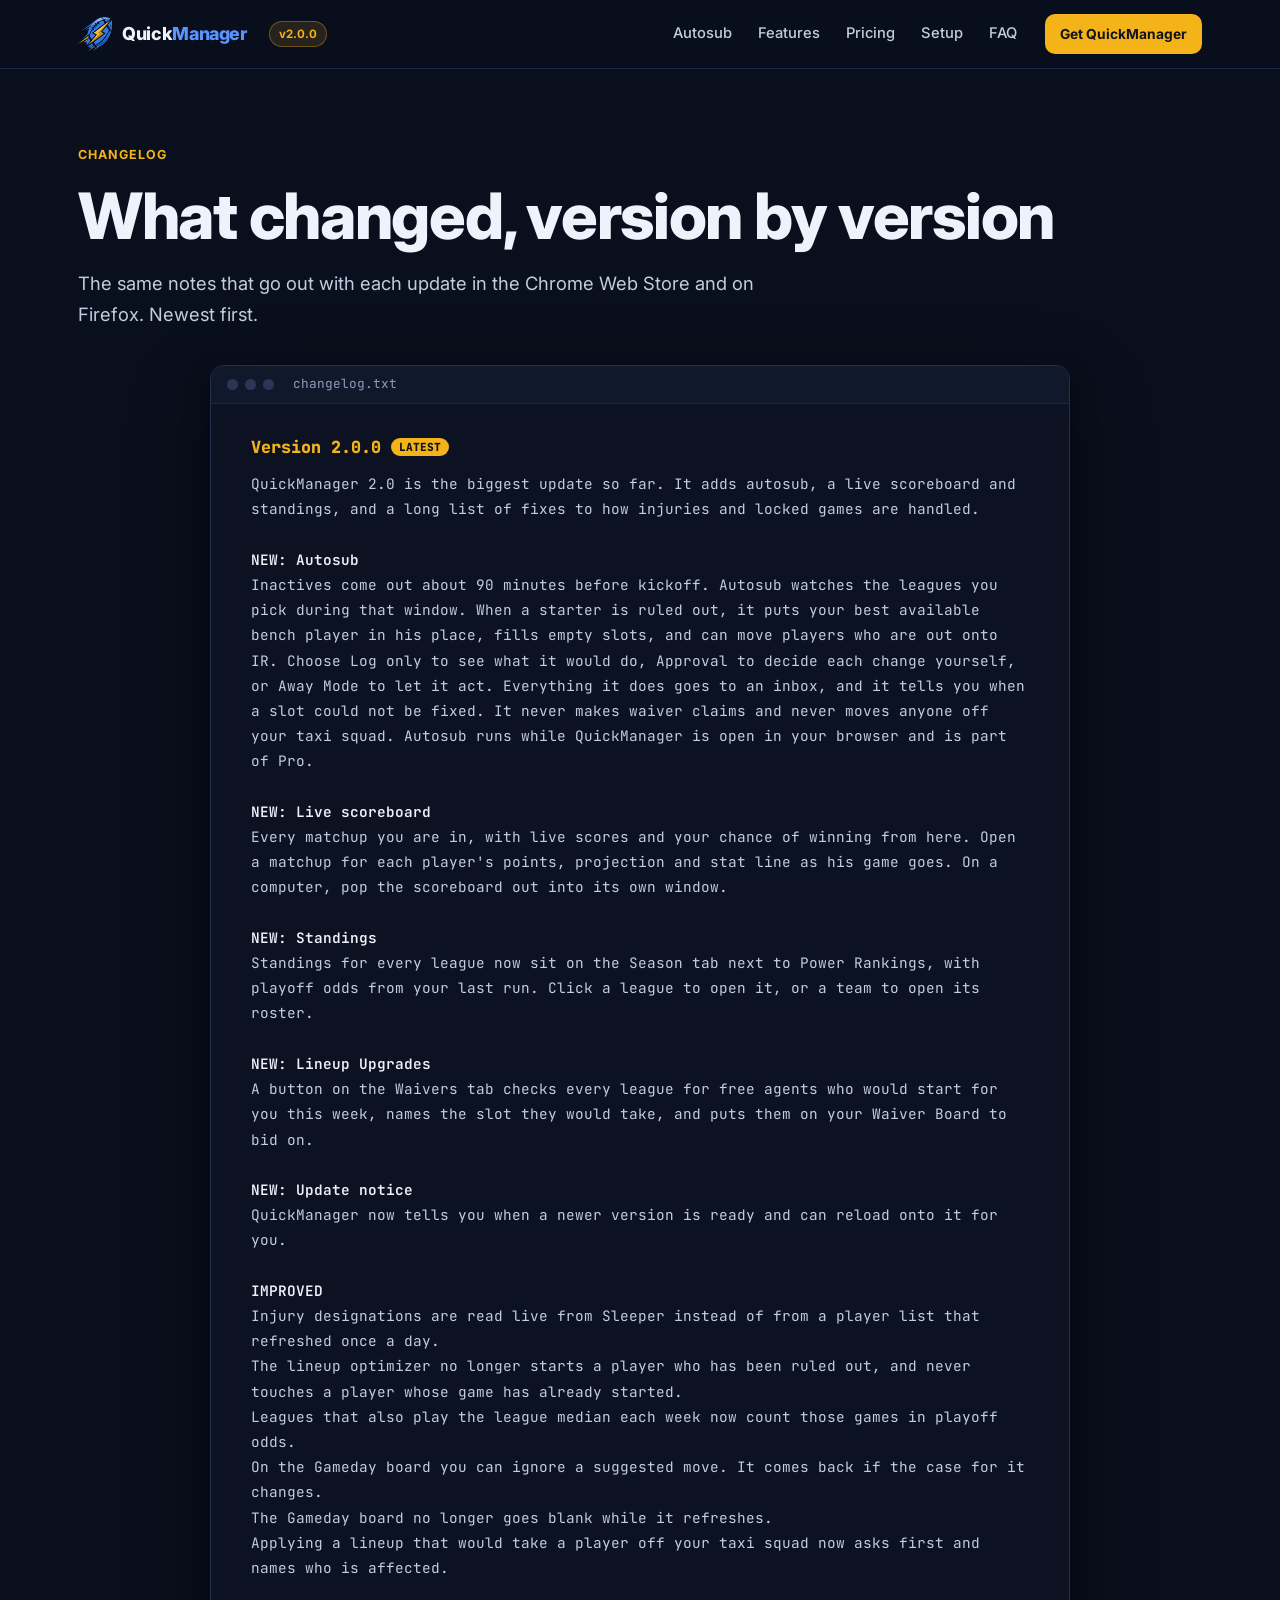
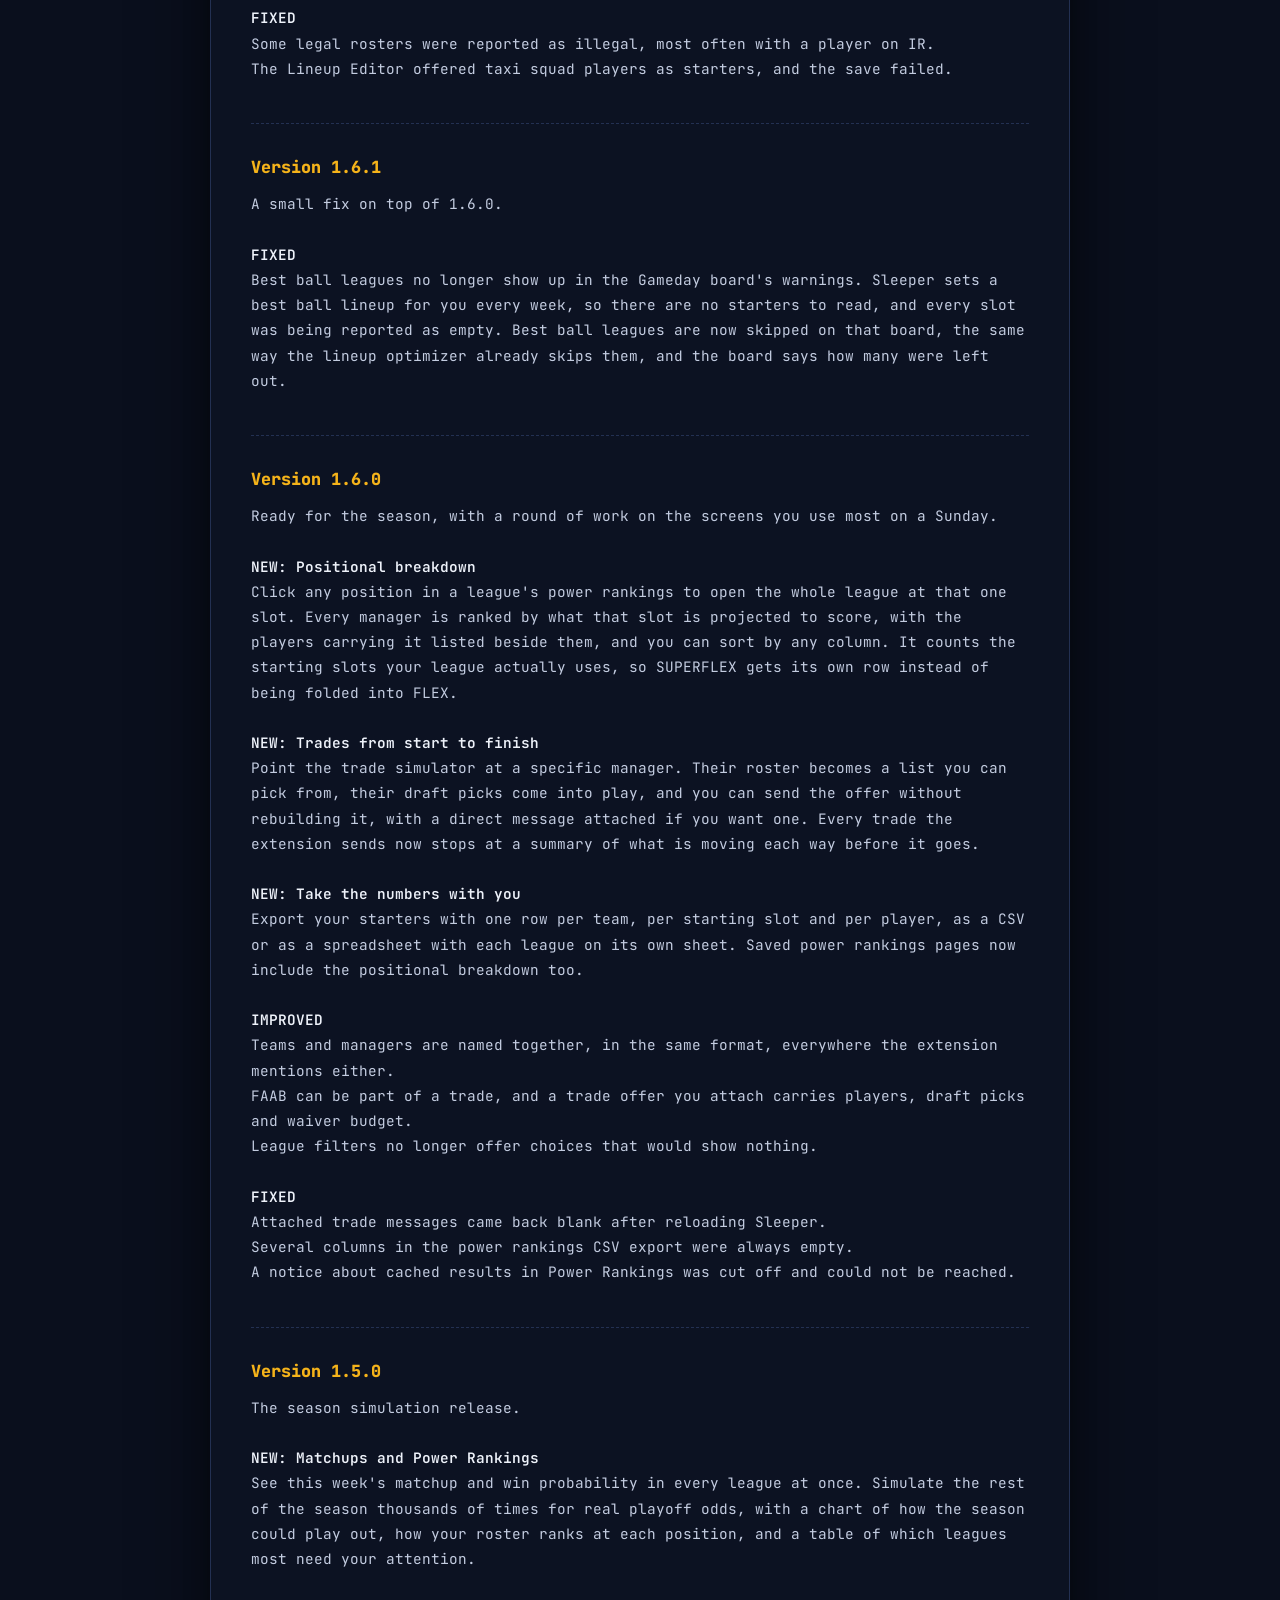
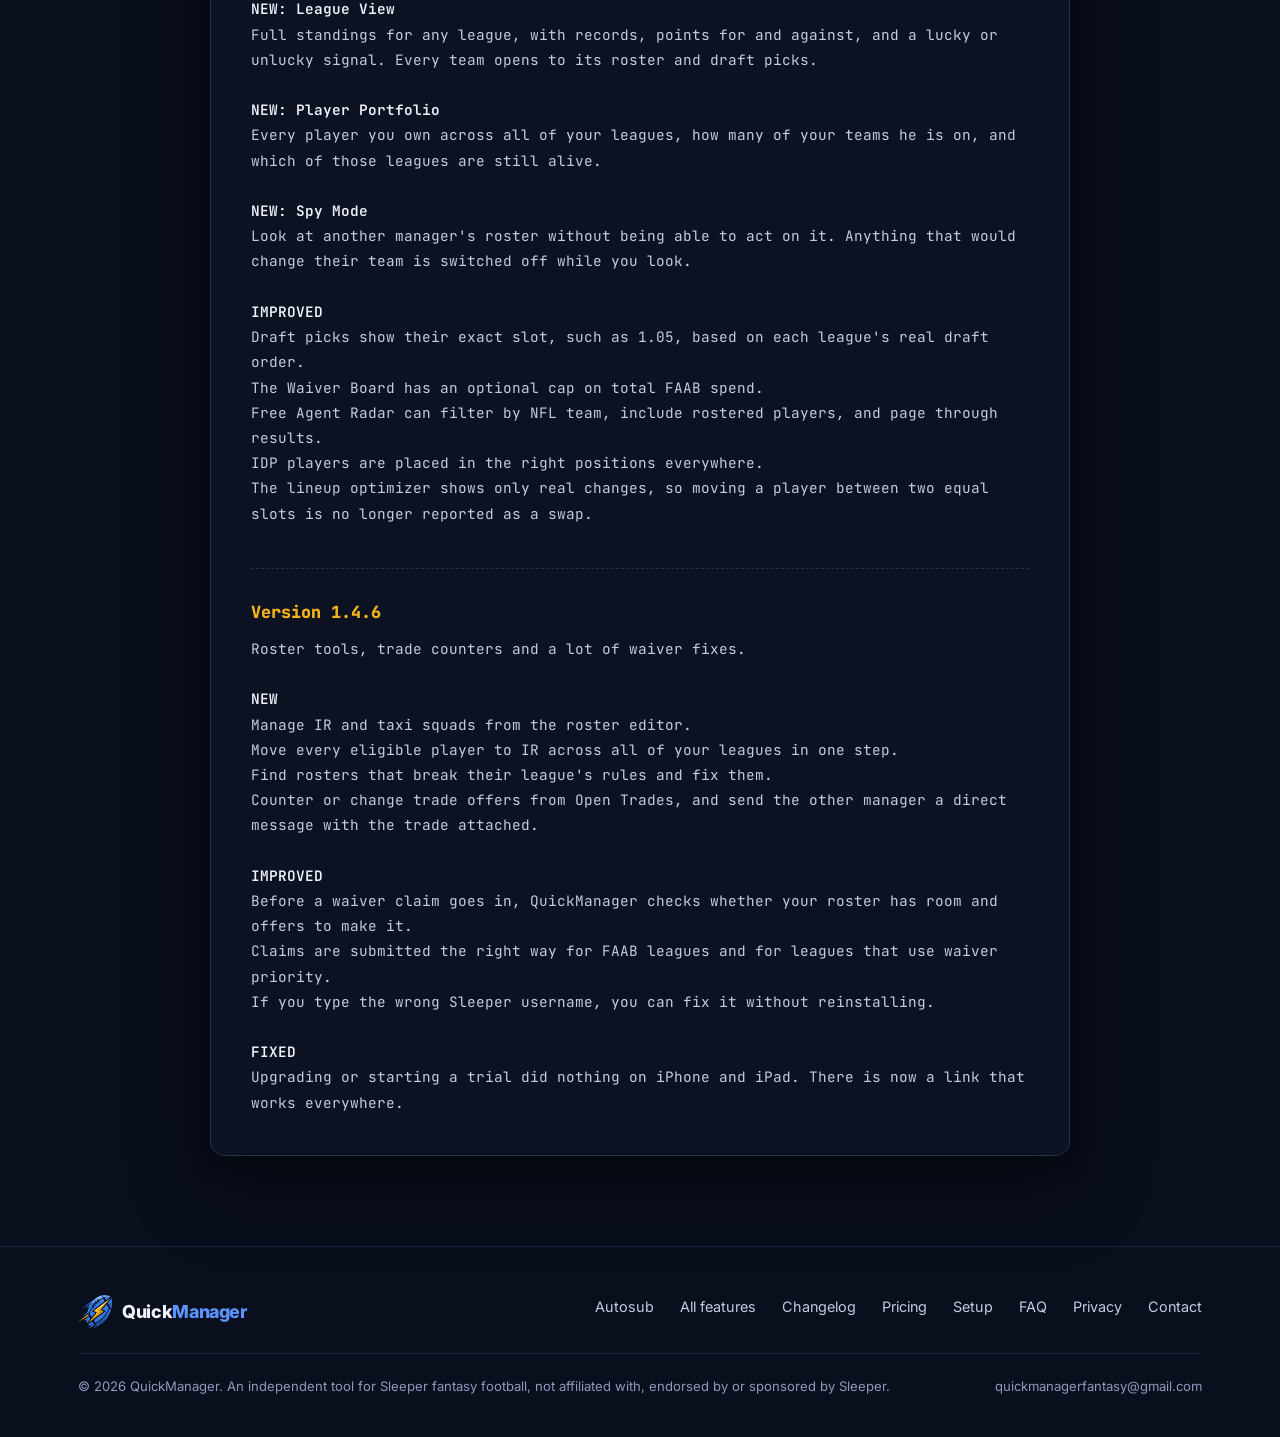
==== changelog.html @ 70c0f190 "Website for QuickManager 2.0.0 Redesign built around autosub, a changelog page and version pill, a p" ====
<!DOCTYPE html>
<html lang="en">
<head>
<meta charset="UTF-8">
<meta name="viewport" content="width=device-width, initial-scale=1.0">
<title>QuickManager changelog</title>
<meta name="description" content="What changed in each version of QuickManager for Sleeper.">
<link rel="icon" type="image/png" href="icons/icon32.png">
<link rel="preconnect" href="https://fonts.googleapis.com">
<link rel="preconnect" href="https://fonts.gstatic.com" crossorigin>
<link href="https://fonts.googleapis.com/css2?family=Inter:wght@400;500;600;700;800&family=JetBrains+Mono:wght@500&display=swap" rel="stylesheet">
<link rel="stylesheet" href="assets/site.css">
</head>
<body>
<!-- Generated by tools/site/build-changelog.cjs from store/release-notes-*.txt. Edit those, not this. -->

<nav class="nav">
  <div class="wrap">
    <a href="index.html" class="brand"><img src="icons/logo_mark.png" alt=""><span>Quick<b>Manager</b></span></a>
    <a href="changelog.html" class="ver-pill" data-qm-version title="See what changed in each version">v2.0.0</a>
    <div class="nav-links">
      <a href="index.html#autosub">Autosub</a>
      <a href="features.html">Features</a>
      <a href="index.html#pricing">Pricing</a>
      <a href="index.html#setup">Setup</a>
      <a href="index.html#faq">FAQ</a>
    </div>
    <a href="index.html#get" class="btn btn-gold btn-sm">Get QuickManager</a>
  </div>
</nav>

<header class="page-head">
  <div class="wrap">
    <span class="eyebrow">Changelog</span>
    <h1 style="margin-top: 12px;">What changed, version by version</h1>
    <p class="lede">The same notes that go out with each update in the Chrome Web Store and on Firefox. Newest first.</p>
  </div>
</header>

<main class="wrap">
  <div class="notepad">
    <div class="bar"><i></i><i></i><i></i><em>changelog.txt</em></div>
    <div class="body">
      <article class="release" id="v2.0.0">
        <h2>Version 2.0.0<span class="latest">LATEST</span></h2>
        <pre>QuickManager 2.0 is the biggest update so far. It adds autosub, a live scoreboard and standings, and a long list of fixes to how injuries and locked games are handled.

<b>NEW: Autosub</b>
Inactives come out about 90 minutes before kickoff. Autosub watches the leagues you pick during that window. When a starter is ruled out, it puts your best available bench player in his place, fills empty slots, and can move players who are out onto IR. Choose Log only to see what it would do, Approval to decide each change yourself, or Away Mode to let it act. Everything it does goes to an inbox, and it tells you when a slot could not be fixed. It never makes waiver claims and never moves anyone off your taxi squad. Autosub runs while QuickManager is open in your browser and is part of Pro.

<b>NEW: Live scoreboard</b>
Every matchup you are in, with live scores and your chance of winning from here. Open a matchup for each player's points, projection and stat line as his game goes. On a computer, pop the scoreboard out into its own window.

<b>NEW: Standings</b>
Standings for every league now sit on the Season tab next to Power Rankings, with playoff odds from your last run. Click a league to open it, or a team to open its roster.

<b>NEW: Lineup Upgrades</b>
A button on the Waivers tab checks every league for free agents who would start for you this week, names the slot they would take, and puts them on your Waiver Board to bid on.

<b>NEW: Update notice</b>
QuickManager now tells you when a newer version is ready and can reload onto it for you.

<b>IMPROVED</b>
Injury designations are read live from Sleeper instead of from a player list that refreshed once a day.
The lineup optimizer no longer starts a player who has been ruled out, and never touches a player whose game has already started.
Leagues that also play the league median each week now count those games in playoff odds.
On the Gameday board you can ignore a suggested move. It comes back if the case for it changes.
The Gameday board no longer goes blank while it refreshes.
Applying a lineup that would take a player off your taxi squad now asks first and names who is affected.

<b>FIXED</b>
Some legal rosters were reported as illegal, most often with a player on IR.
The Lineup Editor offered taxi squad players as starters, and the save failed.</pre>
      </article>
      <article class="release" id="v1.6.1">
        <h2>Version 1.6.1</h2>
        <pre>A small fix on top of 1.6.0.

<b>FIXED</b>
Best ball leagues no longer show up in the Gameday board's warnings. Sleeper sets a best ball lineup for you every week, so there are no starters to read, and every slot was being reported as empty. Best ball leagues are now skipped on that board, the same way the lineup optimizer already skips them, and the board says how many were left out.</pre>
      </article>
      <article class="release" id="v1.6.0">
        <h2>Version 1.6.0</h2>
        <pre>Ready for the season, with a round of work on the screens you use most on a Sunday.

<b>NEW: Positional breakdown</b>
Click any position in a league's power rankings to open the whole league at that one slot. Every manager is ranked by what that slot is projected to score, with the players carrying it listed beside them, and you can sort by any column. It counts the starting slots your league actually uses, so SUPERFLEX gets its own row instead of being folded into FLEX.

<b>NEW: Trades from start to finish</b>
Point the trade simulator at a specific manager. Their roster becomes a list you can pick from, their draft picks come into play, and you can send the offer without rebuilding it, with a direct message attached if you want one. Every trade the extension sends now stops at a summary of what is moving each way before it goes.

<b>NEW: Take the numbers with you</b>
Export your starters with one row per team, per starting slot and per player, as a CSV or as a spreadsheet with each league on its own sheet. Saved power rankings pages now include the positional breakdown too.

<b>IMPROVED</b>
Teams and managers are named together, in the same format, everywhere the extension mentions either.
FAAB can be part of a trade, and a trade offer you attach carries players, draft picks and waiver budget.
League filters no longer offer choices that would show nothing.

<b>FIXED</b>
Attached trade messages came back blank after reloading Sleeper.
Several columns in the power rankings CSV export were always empty.
A notice about cached results in Power Rankings was cut off and could not be reached.</pre>
      </article>
      <article class="release" id="v1.5.0">
        <h2>Version 1.5.0</h2>
        <pre>The season simulation release.

<b>NEW: Matchups and Power Rankings</b>
See this week's matchup and win probability in every league at once. Simulate the rest of the season thousands of times for real playoff odds, with a chart of how the season could play out, how your roster ranks at each position, and a table of which leagues most need your attention.

<b>NEW: League View</b>
Full standings for any league, with records, points for and against, and a lucky or unlucky signal. Every team opens to its roster and draft picks.

<b>NEW: Player Portfolio</b>
Every player you own across all of your leagues, how many of your teams he is on, and which of those leagues are still alive.

<b>NEW: Spy Mode</b>
Look at another manager's roster without being able to act on it. Anything that would change their team is switched off while you look.

<b>IMPROVED</b>
Draft picks show their exact slot, such as 1.05, based on each league's real draft order.
The Waiver Board has an optional cap on total FAAB spend.
Free Agent Radar can filter by NFL team, include rostered players, and page through results.
IDP players are placed in the right positions everywhere.
The lineup optimizer shows only real changes, so moving a player between two equal slots is no longer reported as a swap.</pre>
      </article>
      <article class="release" id="v1.4.6">
        <h2>Version 1.4.6</h2>
        <pre>Roster tools, trade counters and a lot of waiver fixes.

<b>NEW</b>
Manage IR and taxi squads from the roster editor.
Move every eligible player to IR across all of your leagues in one step.
Find rosters that break their league's rules and fix them.
Counter or change trade offers from Open Trades, and send the other manager a direct message with the trade attached.

<b>IMPROVED</b>
Before a waiver claim goes in, QuickManager checks whether your roster has room and offers to make it.
Claims are submitted the right way for FAAB leagues and for leagues that use waiver priority.
If you type the wrong Sleeper username, you can fix it without reinstalling.

<b>FIXED</b>
Upgrading or starting a trial did nothing on iPhone and iPad. There is now a link that works everywhere.</pre>
      </article>
    </div>
  </div>
</main>

<footer class="foot">
  <div class="wrap">
    <a href="index.html" class="brand"><img src="icons/logo_mark.png" alt=""><span>Quick<b>Manager</b></span></a>
    <div class="links">
      <a href="index.html#autosub">Autosub</a>
      <a href="features.html">All features</a>
      <a href="changelog.html">Changelog</a>
      <a href="index.html#pricing">Pricing</a>
      <a href="index.html#setup">Setup</a>
      <a href="index.html#faq">FAQ</a>
      <a href="index.html#privacy">Privacy</a>
      <a href="mailto:quickmanagerfantasy@gmail.com">Contact</a>
    </div>
    <div class="fine">
      <span>© 2026 QuickManager. An independent tool for Sleeper fantasy football, not affiliated with, endorsed by or sponsored by Sleeper.</span>
      <span>quickmanagerfantasy@gmail.com</span>
    </div>
  </div>
</footer>

</body>
</html>
---- assets/site.css ----
/* QuickManager website. One stylesheet for every page, so the three pages
   cannot drift apart the way three inline <style> blocks did. */

:root {
  --bg: #0a0f1d;
  --bg-2: #0d1426;
  --panel: #121a2f;
  --panel-2: #172039;
  --line: #233052;
  --line-soft: #1b2644;
  --text: #eef2fa;
  --soft: #c3cce0;
  --muted: #8d9abb;
  --gold: #f5b31a;
  --gold-soft: rgba(245, 179, 26, 0.12);
  --blue: #5b93ff;
  --blue-soft: rgba(91, 147, 255, 0.12);
  --green: #34d399;
  --red: #f87171;
  --radius: 14px;
  --max: 1180px;
  --shadow: 0 30px 80px rgba(0, 0, 0, 0.45), 0 8px 24px rgba(0, 0, 0, 0.35);
}

* { box-sizing: border-box; }
html { scroll-behavior: smooth; scroll-padding-top: 84px; }
body {
  margin: 0;
  background: var(--bg);
  color: var(--text);
  font-family: 'Inter', -apple-system, 'Segoe UI', Roboto, sans-serif;
  font-size: 16px;
  line-height: 1.6;
  -webkit-font-smoothing: antialiased;
}
img { max-width: 100%; display: block; }
a { color: var(--blue); text-decoration: none; }
a:hover { text-decoration: underline; }
::selection { background: rgba(245, 179, 26, 0.3); }
:focus-visible { outline: 2px solid var(--blue); outline-offset: 3px; border-radius: 4px; }

.wrap { max-width: var(--max); margin: 0 auto; padding: 0 28px; }

h1, h2, h3, h4 { margin: 0; letter-spacing: -0.02em; line-height: 1.15; }
h1 { font-size: clamp(2.4rem, 5.2vw, 4rem); font-weight: 800; }
h2 { font-size: clamp(1.9rem, 3.6vw, 2.75rem); font-weight: 800; }
h3 { font-size: 1.15rem; font-weight: 700; letter-spacing: -0.01em; }
p { margin: 0; }

.eyebrow {
  display: inline-flex; align-items: center; gap: 8px;
  font-size: 0.78rem; font-weight: 700; letter-spacing: 0.08em; text-transform: uppercase;
  color: var(--gold);
}
.lede { font-size: 1.15rem; color: var(--soft); line-height: 1.65; }
.muted { color: var(--muted); }
.accent { color: var(--gold); }

/* ---------- nav ---------- */
.nav {
  position: sticky; top: 0; z-index: 50;
  background: rgba(10, 15, 29, 0.82);
  backdrop-filter: saturate(140%) blur(12px);
  -webkit-backdrop-filter: saturate(140%) blur(12px);
  border-bottom: 1px solid var(--line-soft);
}
.nav .wrap { display: flex; align-items: center; gap: 22px; height: 68px; }
.brand { display: flex; align-items: center; gap: 10px; color: var(--text); font-weight: 800; font-size: 1.12rem; letter-spacing: -0.02em; }
.brand:hover { text-decoration: none; }
.brand img { width: 34px; height: 34px; }
.brand b { color: var(--blue); font-weight: 800; }
.ver-pill {
  font-size: 0.72rem; font-weight: 700; color: var(--gold);
  background: var(--gold-soft); border: 1px solid rgba(245, 179, 26, 0.35);
  padding: 3px 9px; border-radius: 999px; white-space: nowrap;
}
.ver-pill:hover { text-decoration: none; background: rgba(245, 179, 26, 0.2); }
.nav-links { display: flex; gap: 26px; margin-left: auto; }
.nav-links a { color: var(--soft); font-size: 0.92rem; font-weight: 500; }
.nav-links a:hover { color: var(--text); text-decoration: none; }
.nav .btn { margin-left: 6px; }
@media (max-width: 880px) { .nav-links { display: none; } .nav .btn { margin-left: auto; } }

/* ---------- buttons ---------- */
.btn {
  display: inline-flex; align-items: center; justify-content: center; gap: 8px;
  font-weight: 700; font-size: 0.95rem; padding: 12px 20px; border-radius: 10px;
  border: 1px solid transparent; cursor: pointer; white-space: nowrap;
}
.btn:hover { text-decoration: none; }
.btn-gold { background: var(--gold); color: #10131c; }
.btn-gold:hover { background: #ffc233; }
.btn-line { background: transparent; color: var(--text); border-color: var(--line); }
.btn-line:hover { border-color: var(--muted); }
.btn-sm { padding: 8px 14px; font-size: 0.86rem; }

/* ---------- hero ---------- */
.hero { position: relative; padding: 76px 0 40px; overflow: hidden; }
.hero::before {
  content: ""; position: absolute; inset: -30% -10% auto -10%; height: 900px; pointer-events: none;
  background:
    radial-gradient(600px 380px at 20% 20%, rgba(91, 147, 255, 0.16), transparent 70%),
    radial-gradient(520px 340px at 85% 10%, rgba(245, 179, 26, 0.10), transparent 70%);
}
.hero .wrap { position: relative; }
.hero-copy { max-width: 760px; margin: 0 auto; text-align: center; }
.hero-copy .lede { margin: 22px auto 0; max-width: 640px; }
.new-pill {
  display: inline-flex; align-items: center; gap: 10px; margin-bottom: 22px;
  padding: 6px 14px 6px 6px; border-radius: 999px; border: 1px solid var(--line);
  background: var(--panel); color: var(--soft); font-size: 0.88rem; font-weight: 500;
}
.new-pill:hover { text-decoration: none; border-color: var(--muted); }
.new-pill span { background: var(--gold); color: #10131c; font-weight: 800; font-size: 0.72rem; letter-spacing: 0.04em; padding: 3px 9px; border-radius: 999px; }
.store-row { display: flex; justify-content: center; align-items: center; gap: 14px; margin-top: 30px; flex-wrap: wrap; }
.store-row img { height: 52px; width: auto; }
.trust { display: flex; justify-content: center; flex-wrap: wrap; gap: 8px 26px; margin-top: 22px; color: var(--muted); font-size: 0.88rem; }
.trust span::before { content: "✓"; color: var(--green); font-weight: 800; margin-right: 7px; }
.hero-shot { margin: 56px auto 0; max-width: 1120px; }

/* ---------- screenshot frames ---------- */
.frame {
  border-radius: var(--radius); overflow: hidden; background: #0b101d;
  border: 1px solid var(--line); box-shadow: var(--shadow);
}
.frame .bar { display: flex; align-items: center; gap: 7px; height: 34px; padding: 0 14px; background: #0f1628; border-bottom: 1px solid var(--line-soft); }
.frame .bar i { width: 11px; height: 11px; border-radius: 50%; background: #2b3656; display: block; }
.frame .bar em { margin-left: 12px; font-style: normal; font-size: 0.75rem; color: var(--muted); }
.frame img { width: 100%; height: auto; }
.glow { position: relative; }
.glow::after {
  content: ""; position: absolute; inset: 8% 6% -6% 6%; z-index: -1; filter: blur(60px);
  background: linear-gradient(90deg, rgba(91, 147, 255, 0.35), rgba(245, 179, 26, 0.22));
  opacity: 0.55;
}

/* ---------- sections ---------- */
.section { padding: 110px 0; }
.section.tint { background: linear-gradient(180deg, var(--bg-2), var(--bg)); border-top: 1px solid var(--line-soft); border-bottom: 1px solid var(--line-soft); }
.head { max-width: 820px; margin-bottom: 52px; }
.head .lede { max-width: 700px; }
.head.center .lede { margin-left: auto; margin-right: auto; }
.head.center { margin-left: auto; margin-right: auto; text-align: center; }
.head h2 { margin-top: 12px; }
.head .lede { margin-top: 18px; }

.split { display: grid; grid-template-columns: 1fr 1.15fr; gap: 64px; align-items: center; }
.split.flip { grid-template-columns: 1.15fr 1fr; }
.split.flip > :first-child { order: 2; }
.split h2 { margin-top: 12px; }
.split .lede { margin-top: 18px; }
@media (max-width: 960px) {
  .split, .split.flip { grid-template-columns: 1fr; gap: 40px; }
  .split.flip > :first-child { order: 0; }
}

.ticks { list-style: none; padding: 0; margin: 26px 0 0; display: grid; gap: 12px; }
.ticks li { position: relative; padding-left: 30px; color: var(--soft); }
.ticks li::before {
  content: ""; position: absolute; left: 0; top: 5px; width: 18px; height: 18px; border-radius: 50%;
  background: rgba(52, 211, 153, 0.14) url("data:image/svg+xml,%3Csvg xmlns='http://www.w3.org/2000/svg' viewBox='0 0 20 20'%3E%3Cpath d='M5 10.5l3 3 7-7' fill='none' stroke='%2334d399' stroke-width='2.4' stroke-linecap='round' stroke-linejoin='round'/%3E%3C/svg%3E") center / 12px no-repeat;
}

/* ---------- autosub modes ---------- */
.modes { display: grid; grid-template-columns: repeat(3, 1fr); gap: 18px; margin-top: 64px; }
.mode { background: var(--panel); border: 1px solid var(--line); border-radius: var(--radius); padding: 26px; }
.mode .tag { display: inline-block; font-size: 0.72rem; font-weight: 800; letter-spacing: 0.06em; text-transform: uppercase; padding: 4px 10px; border-radius: 999px; margin-bottom: 14px; }
.mode p { color: var(--muted); margin-top: 8px; font-size: 0.95rem; }
.tag-grey { background: rgba(141, 154, 187, 0.14); color: var(--soft); }
.tag-blue { background: var(--blue-soft); color: var(--blue); }
.tag-red { background: rgba(248, 113, 113, 0.14); color: var(--red); }
@media (max-width: 860px) { .modes { grid-template-columns: 1fr; } }

.callout {
  margin-top: 22px; padding: 18px 20px; border-radius: var(--radius);
  background: var(--panel); border: 1px solid var(--line); border-left: 3px solid var(--gold);
  color: var(--soft); font-size: 0.95rem;
}
.callout strong { color: var(--text); }

/* ---------- stacked shots ---------- */
.stack { position: relative; padding-bottom: 12%; }
.stack .back { width: 88%; }
.stack .front { position: absolute; width: 56%; right: 0; bottom: 0; }

/* ---------- feature grid ---------- */
.grid { display: grid; grid-template-columns: repeat(3, 1fr); gap: 18px; }
@media (max-width: 960px) { .grid { grid-template-columns: repeat(2, 1fr); } }
@media (max-width: 620px) { .grid { grid-template-columns: 1fr; } }
.card { background: var(--panel); border: 1px solid var(--line); border-radius: var(--radius); padding: 26px; transition: border-color 0.2s, transform 0.2s; }
a.card { color: inherit; display: block; }
a.card:hover { text-decoration: none; border-color: #34446f; transform: translateY(-2px); }
.card .ico { width: 42px; height: 42px; border-radius: 11px; display: grid; place-items: center; margin-bottom: 16px; background: var(--blue-soft); color: var(--blue); }
.card .ico svg { width: 22px; height: 22px; }
.card p { color: var(--muted); margin-top: 8px; font-size: 0.95rem; }
.more { text-align: center; margin-top: 40px; }

/* ---------- pricing ---------- */
.plans { display: grid; grid-template-columns: 1fr 1fr; gap: 20px; max-width: 860px; margin: 0 auto; }
@media (max-width: 720px) { .plans { grid-template-columns: 1fr; } }
.plan { background: var(--panel); border: 1px solid var(--line); border-radius: 18px; padding: 32px; }
.plan.pro { border-color: rgba(245, 179, 26, 0.55); background: linear-gradient(180deg, rgba(245, 179, 26, 0.06), var(--panel) 40%); }
.plan .name { font-weight: 700; color: var(--soft); }
.plan .price { font-size: 2.6rem; font-weight: 800; letter-spacing: -0.03em; margin: 6px 0 4px; }
.plan .price small { font-size: 1rem; color: var(--muted); font-weight: 500; letter-spacing: 0; }
.plan .ticks { margin-top: 20px; }

/* ---------- setup ---------- */
.setup { display: grid; grid-template-columns: repeat(3, 1fr); gap: 18px; }
@media (max-width: 960px) { .setup { grid-template-columns: 1fr; } }
.setup .card h3 { margin-bottom: 4px; }
.setup ol { margin: 16px 0 0; padding-left: 20px; color: var(--soft); display: grid; gap: 10px; font-size: 0.95rem; }
.setup ol li::marker { color: var(--gold); font-weight: 700; }
.setup code { font-size: 0.85em; background: var(--bg); border: 1px solid var(--line); border-radius: 5px; padding: 1px 6px; color: var(--gold); }

/* ---------- faq ---------- */
.faq { max-width: 780px; margin: 0 auto; }
.faq details { border-bottom: 1px solid var(--line); }
.faq summary { list-style: none; cursor: pointer; padding: 22px 36px 22px 0; font-weight: 600; font-size: 1.05rem; position: relative; }
.faq summary::-webkit-details-marker { display: none; }
.faq summary::after { content: "+"; position: absolute; right: 4px; top: 16px; font-size: 1.6rem; font-weight: 300; color: var(--muted); }
.faq details[open] summary::after { content: "−"; }
.faq details p { color: var(--muted); padding: 0 0 22px; }

/* ---------- privacy ---------- */
.privacy { max-width: 780px; margin: 0 auto; color: var(--soft); }
.privacy h3 { margin: 34px 0 10px; font-size: 1.1rem; }
.privacy p, .privacy li { color: var(--muted); }
.privacy p + p { margin-top: 12px; }
.privacy ul { padding-left: 20px; display: grid; gap: 14px; }
.privacy strong { color: var(--text); }
.privacy .updated { font-size: 0.85rem; }

/* ---------- footer ---------- */
.foot { border-top: 1px solid var(--line-soft); padding: 48px 0 40px; color: var(--muted); font-size: 0.9rem; }
.foot .wrap { display: flex; flex-wrap: wrap; gap: 24px 48px; justify-content: space-between; align-items: flex-start; }
.foot .links { display: flex; flex-wrap: wrap; gap: 12px 26px; }
.foot .links a { color: var(--soft); }
.foot .fine { width: 100%; font-size: 0.82rem; color: var(--muted); padding-top: 22px; border-top: 1px solid var(--line-soft); display: flex; justify-content: space-between; flex-wrap: wrap; gap: 8px; }

/* ---------- features page ---------- */
.page-head { padding: 72px 0 36px; }
.page-head .lede { margin-top: 16px; max-width: 680px; }
.jump { display: flex; flex-wrap: wrap; gap: 8px; margin-top: 28px; }
.jump a { font-size: 0.88rem; color: var(--soft); border: 1px solid var(--line); background: var(--panel); padding: 7px 14px; border-radius: 999px; }
.jump a:hover { text-decoration: none; border-color: var(--muted); color: var(--text); }
.group { padding: 56px 0; border-top: 1px solid var(--line-soft); }
.group-top { display: flex; align-items: baseline; justify-content: space-between; gap: 16px; flex-wrap: wrap; }
.group-top .where { font-size: 0.85rem; color: var(--muted); }
.group > .wrap > .lede { margin-top: 10px; max-width: 700px; font-size: 1.05rem; }
.group .frame { margin-top: 30px; }
.feats { display: grid; grid-template-columns: repeat(2, 1fr); gap: 0 44px; margin-top: 30px; }
@media (max-width: 760px) { .feats { grid-template-columns: 1fr; } }
.feat { padding: 18px 0; border-bottom: 1px solid var(--line-soft); }
.feat h3 { font-size: 1rem; }
.feat p { color: var(--muted); margin-top: 6px; font-size: 0.94rem; }
.new-tag { display: inline-block; vertical-align: 2px; margin-left: 8px; font-size: 0.66rem; font-weight: 800; letter-spacing: 0.06em; color: #10131c; background: var(--gold); padding: 2px 7px; border-radius: 999px; }

/* ---------- changelog page ---------- */
.notepad { max-width: 860px; margin: 0 auto 90px; border: 1px solid var(--line); border-radius: var(--radius); overflow: hidden; background: #0c1222; box-shadow: var(--shadow); }
.notepad .bar { display: flex; align-items: center; gap: 7px; height: 38px; padding: 0 16px; background: #10182c; border-bottom: 1px solid var(--line-soft); }
.notepad .bar i { width: 11px; height: 11px; border-radius: 50%; background: #2b3656; display: block; }
.notepad .bar em { margin-left: 12px; font-style: normal; font-size: 0.8rem; color: var(--muted); font-family: 'JetBrains Mono', ui-monospace, Consolas, monospace; }
.notepad .body { padding: 34px 40px 40px; font-family: 'JetBrains Mono', ui-monospace, Consolas, monospace; font-size: 0.9rem; line-height: 1.75; color: var(--soft); }
.notepad .release + .release { margin-top: 42px; padding-top: 34px; border-top: 1px dashed var(--line); }
.notepad .release h2 { font-family: inherit; font-size: 1.05rem; letter-spacing: 0; color: var(--gold); }
.notepad .release h2 .latest { margin-left: 10px; font-size: 0.7rem; color: #10131c; background: var(--gold); border-radius: 999px; padding: 2px 8px; vertical-align: 2px; }
.notepad .release pre { margin: 14px 0 0; white-space: pre-wrap; word-wrap: break-word; font: inherit; }
.notepad .release pre b { color: var(--text); font-weight: 600; }
@media (max-width: 620px) { .notepad .body { padding: 24px 20px; font-size: 0.82rem; } }

/* ---------- small screens ---------- */
@media (max-width: 620px) {
  .wrap { padding: 0 20px; }
  .hero { padding-top: 44px; }
  .section { padding: 72px 0; }
  .head { margin-bottom: 36px; }
  .modes { margin-top: 40px; }
  .split[style] { margin-top: 64px !important; }
  .stack { padding-bottom: 18%; }
}
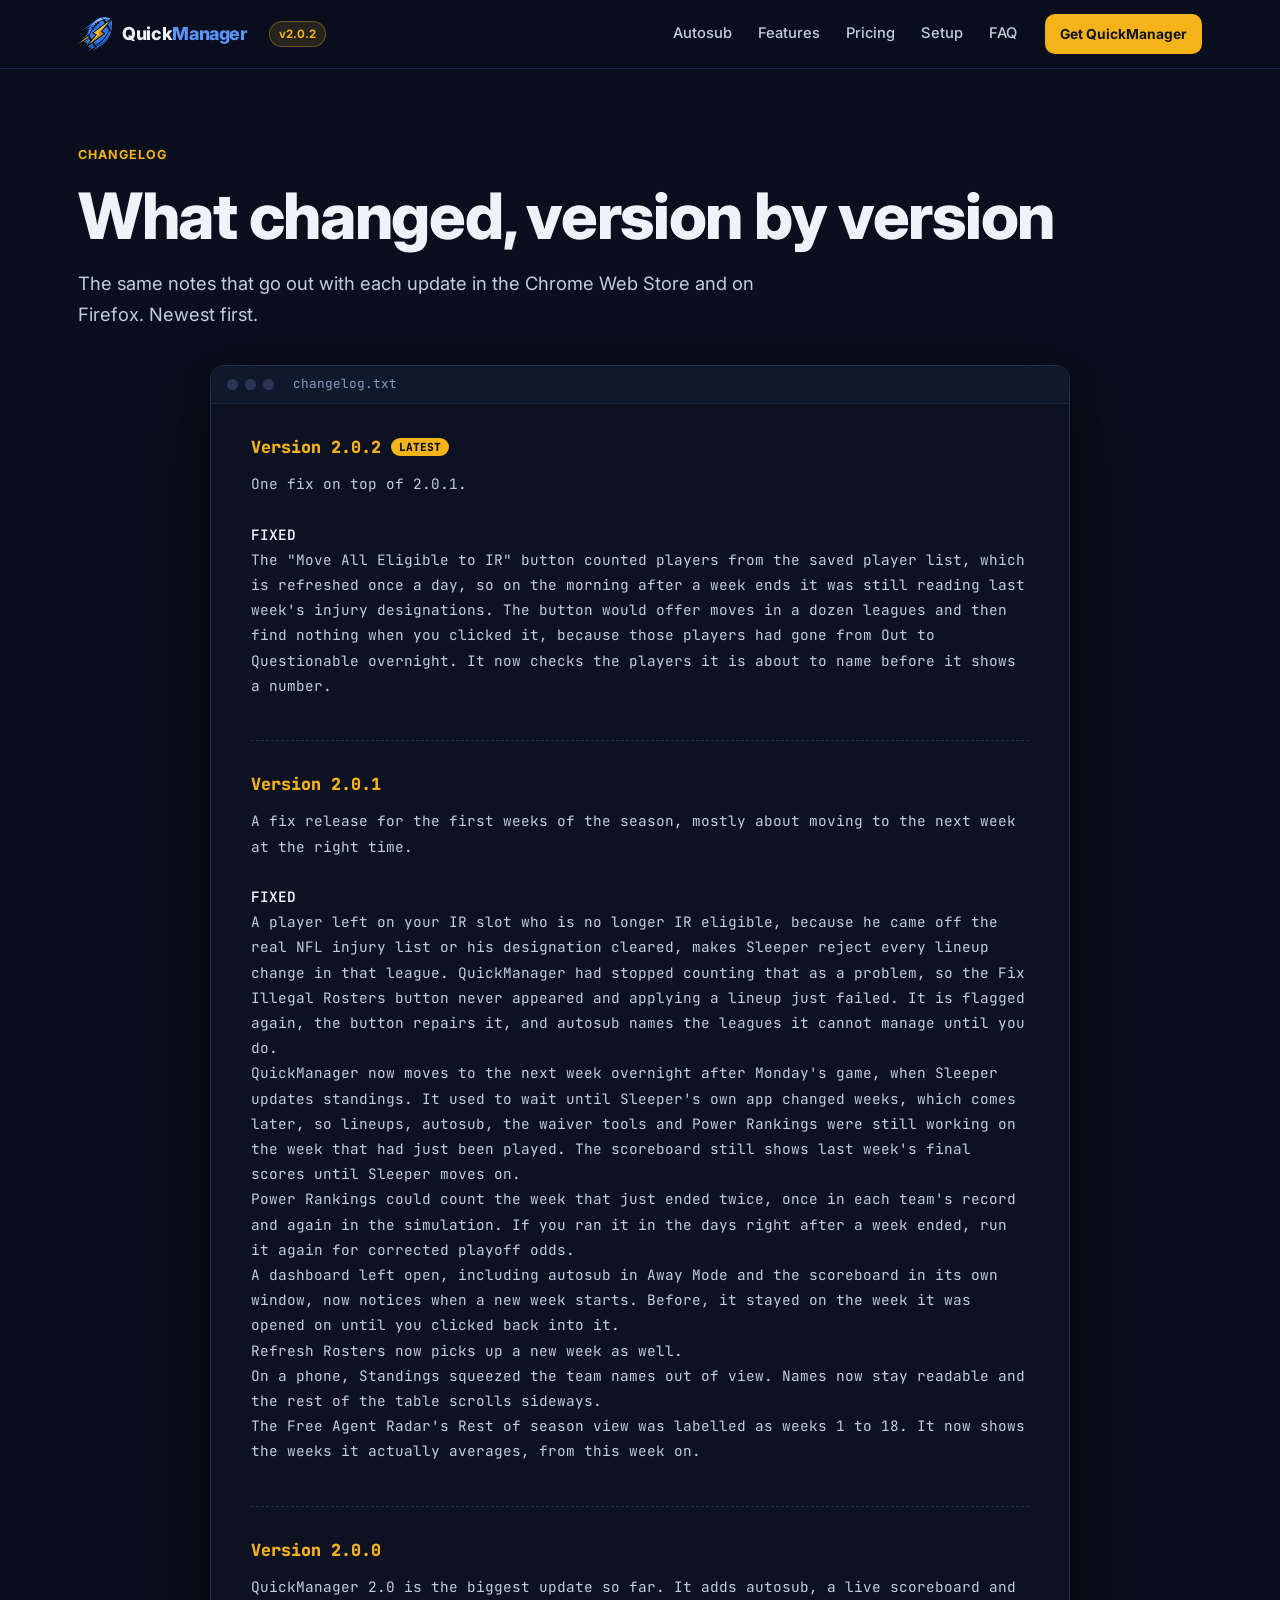
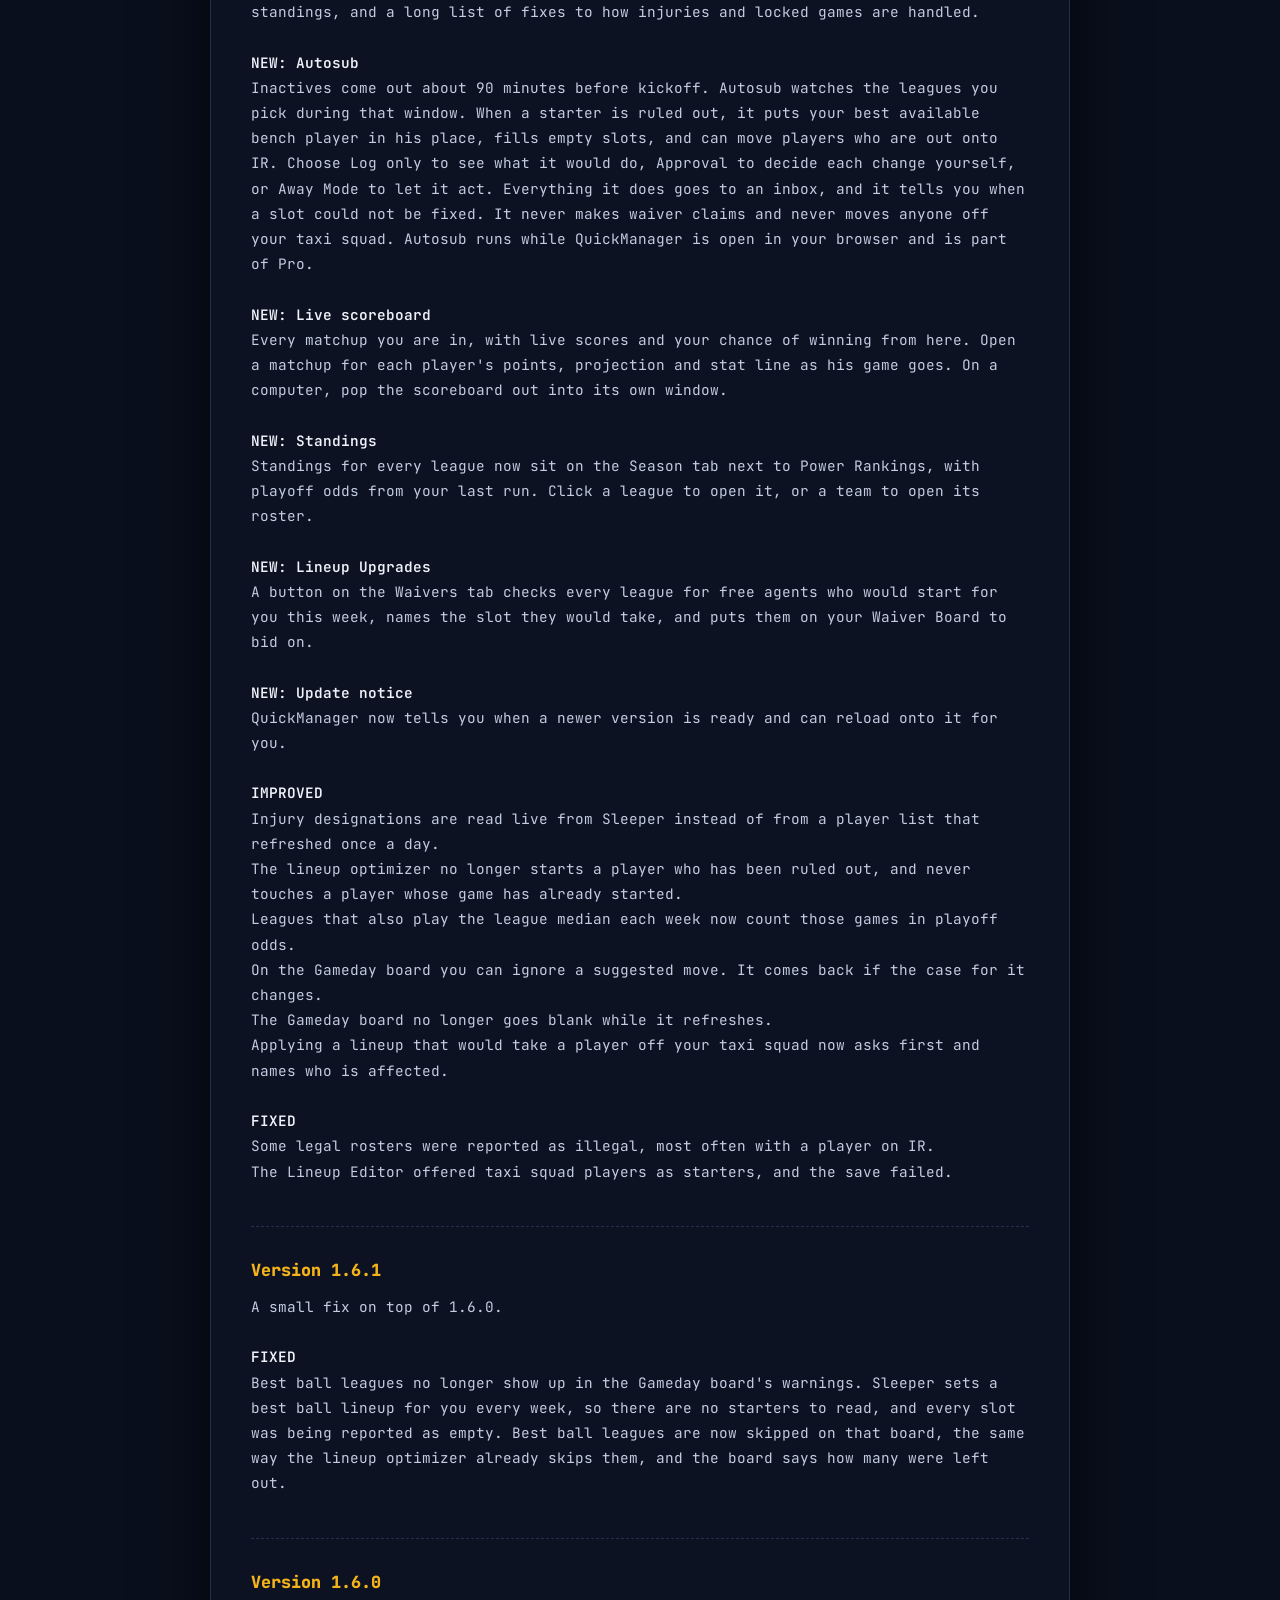
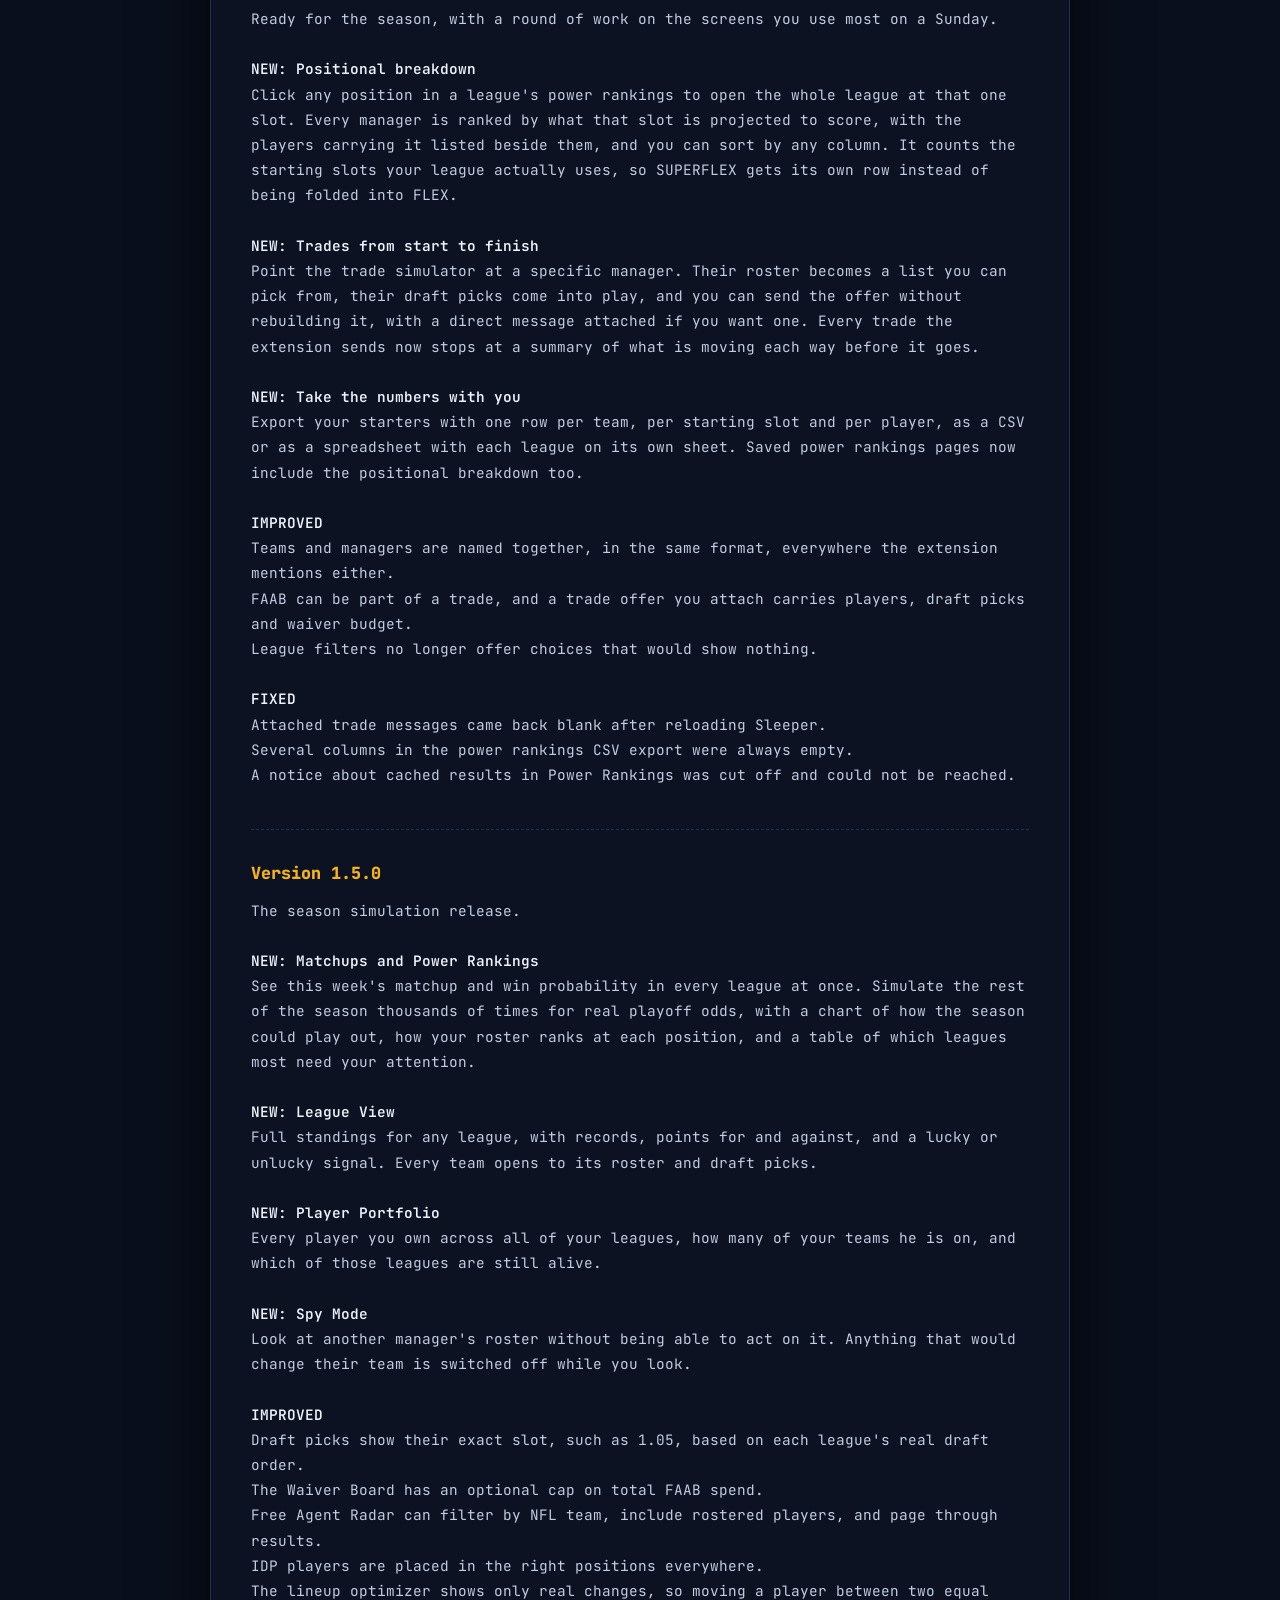
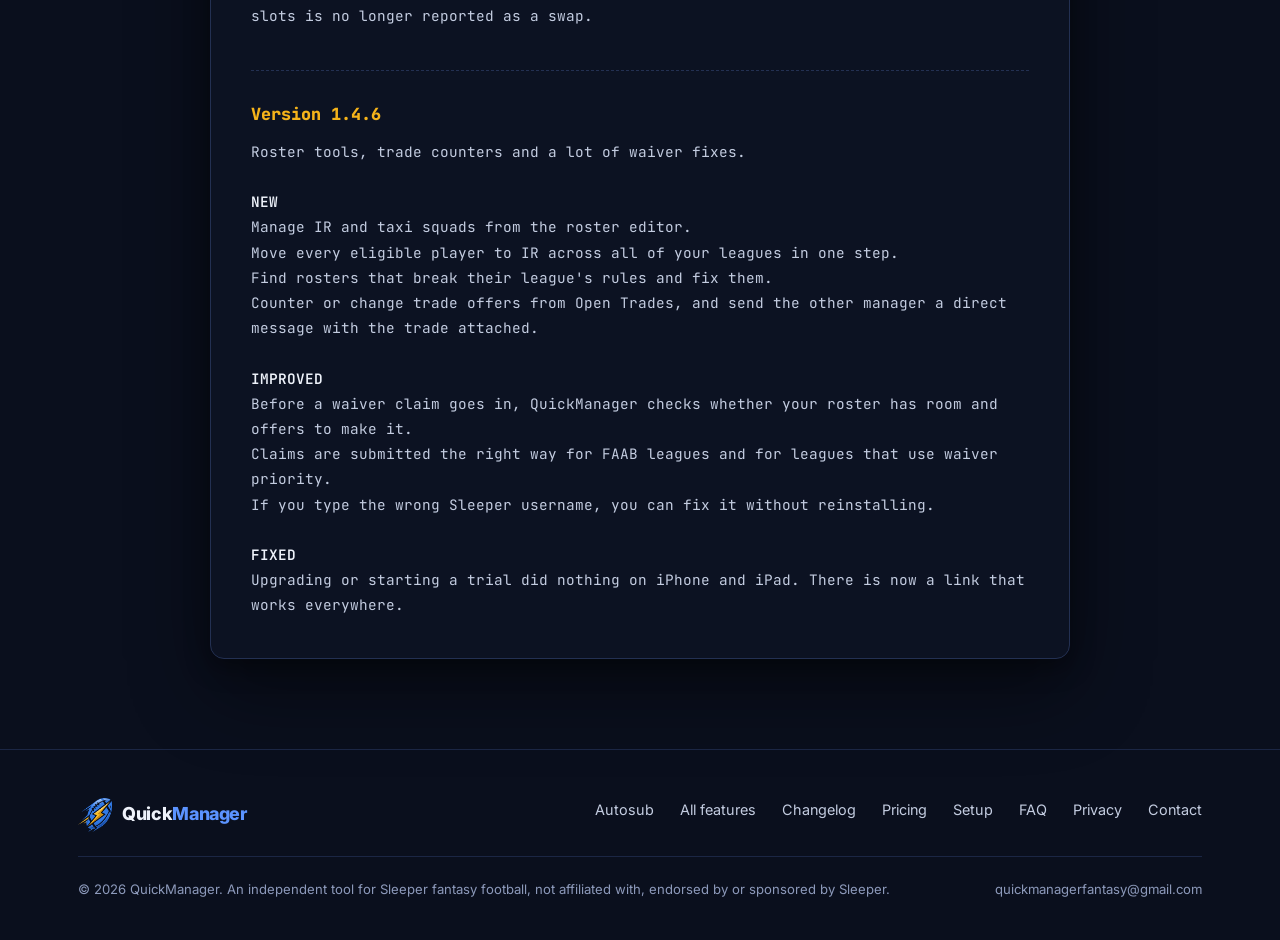
==== commit 1807cabd: "Auto-deploy website updates from QuickManager repo" ====
--- a/changelog.html
+++ b/changelog.html
@@ -17,7 +17,7 @@
 <nav class="nav">
   <div class="wrap">
     <a href="index.html" class="brand"><img src="icons/logo_mark.png" alt=""><span>Quick<b>Manager</b></span></a>
-    <a href="changelog.html" class="ver-pill" data-qm-version title="See what changed in each version">v2.0.0</a>
+    <a href="changelog.html" class="ver-pill" data-qm-version title="See what changed in each version">v2.0.2</a>
     <div class="nav-links">
       <a href="index.html#autosub">Autosub</a>
       <a href="features.html">Features</a>
@@ -41,8 +41,28 @@
   <div class="notepad">
     <div class="bar"><i></i><i></i><i></i><em>changelog.txt</em></div>
     <div class="body">
+      <article class="release" id="v2.0.2">
+        <h2>Version 2.0.2<span class="latest">LATEST</span></h2>
+        <pre>One fix on top of 2.0.1.
+
+<b>FIXED</b>
+The "Move All Eligible to IR" button counted players from the saved player list, which is refreshed once a day, so on the morning after a week ends it was still reading last week's injury designations. The button would offer moves in a dozen leagues and then find nothing when you clicked it, because those players had gone from Out to Questionable overnight. It now checks the players it is about to name before it shows a number.</pre>
+      </article>
+      <article class="release" id="v2.0.1">
+        <h2>Version 2.0.1</h2>
+        <pre>A fix release for the first weeks of the season, mostly about moving to the next week at the right time.
+
+<b>FIXED</b>
+A player left on your IR slot who is no longer IR eligible, because he came off the real NFL injury list or his designation cleared, makes Sleeper reject every lineup change in that league. QuickManager had stopped counting that as a problem, so the Fix Illegal Rosters button never appeared and applying a lineup just failed. It is flagged again, the button repairs it, and autosub names the leagues it cannot manage until you do.
+QuickManager now moves to the next week overnight after Monday's game, when Sleeper updates standings. It used to wait until Sleeper's own app changed weeks, which comes later, so lineups, autosub, the waiver tools and Power Rankings were still working on the week that had just been played. The scoreboard still shows last week's final scores until Sleeper moves on.
+Power Rankings could count the week that just ended twice, once in each team's record and again in the simulation. If you ran it in the days right after a week ended, run it again for corrected playoff odds.
+A dashboard left open, including autosub in Away Mode and the scoreboard in its own window, now notices when a new week starts. Before, it stayed on the week it was opened on until you clicked back into it.
+Refresh Rosters now picks up a new week as well.
+On a phone, Standings squeezed the team names out of view. Names now stay readable and the rest of the table scrolls sideways.
+The Free Agent Radar's Rest of season view was labelled as weeks 1 to 18. It now shows the weeks it actually averages, from this week on.</pre>
+      </article>
       <article class="release" id="v2.0.0">
-        <h2>Version 2.0.0<span class="latest">LATEST</span></h2>
+        <h2>Version 2.0.0</h2>
         <pre>QuickManager 2.0 is the biggest update so far. It adds autosub, a live scoreboard and standings, and a long list of fixes to how injuries and locked games are handled.
 
 <b>NEW: Autosub</b>
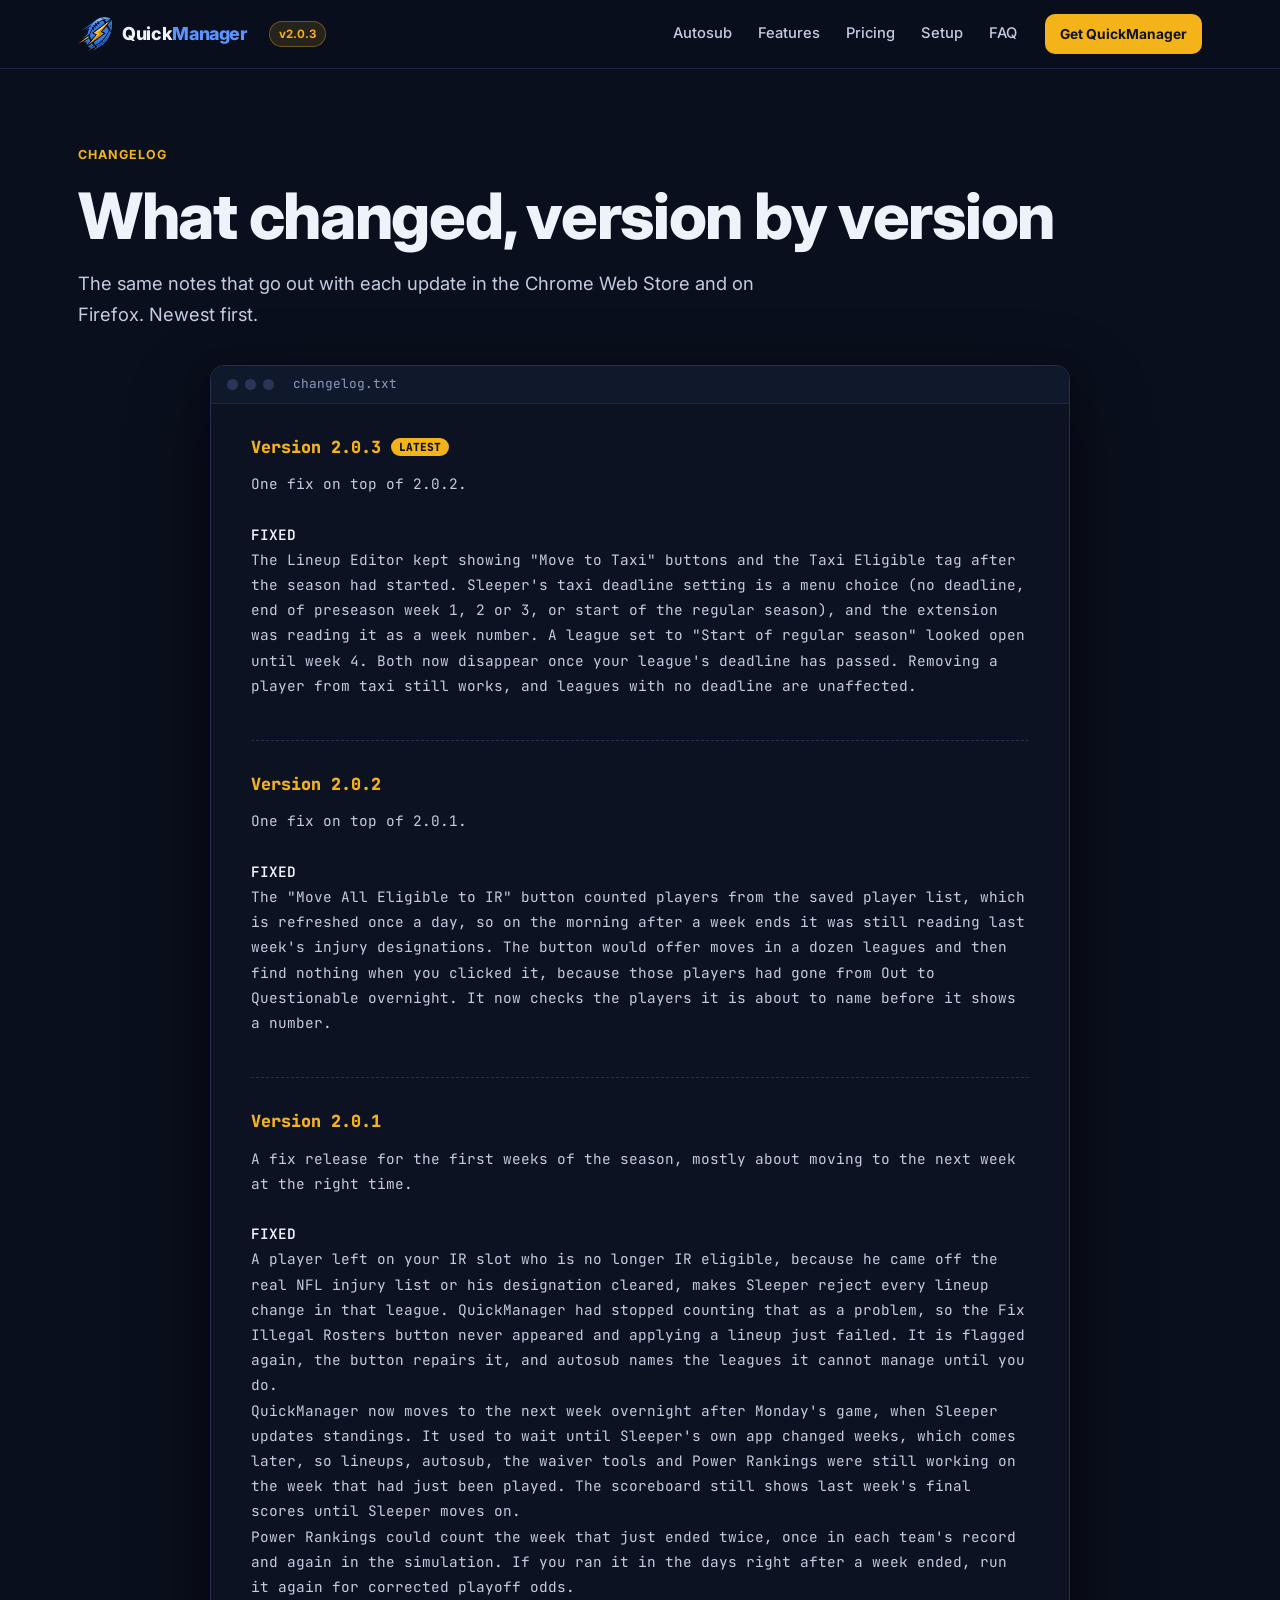
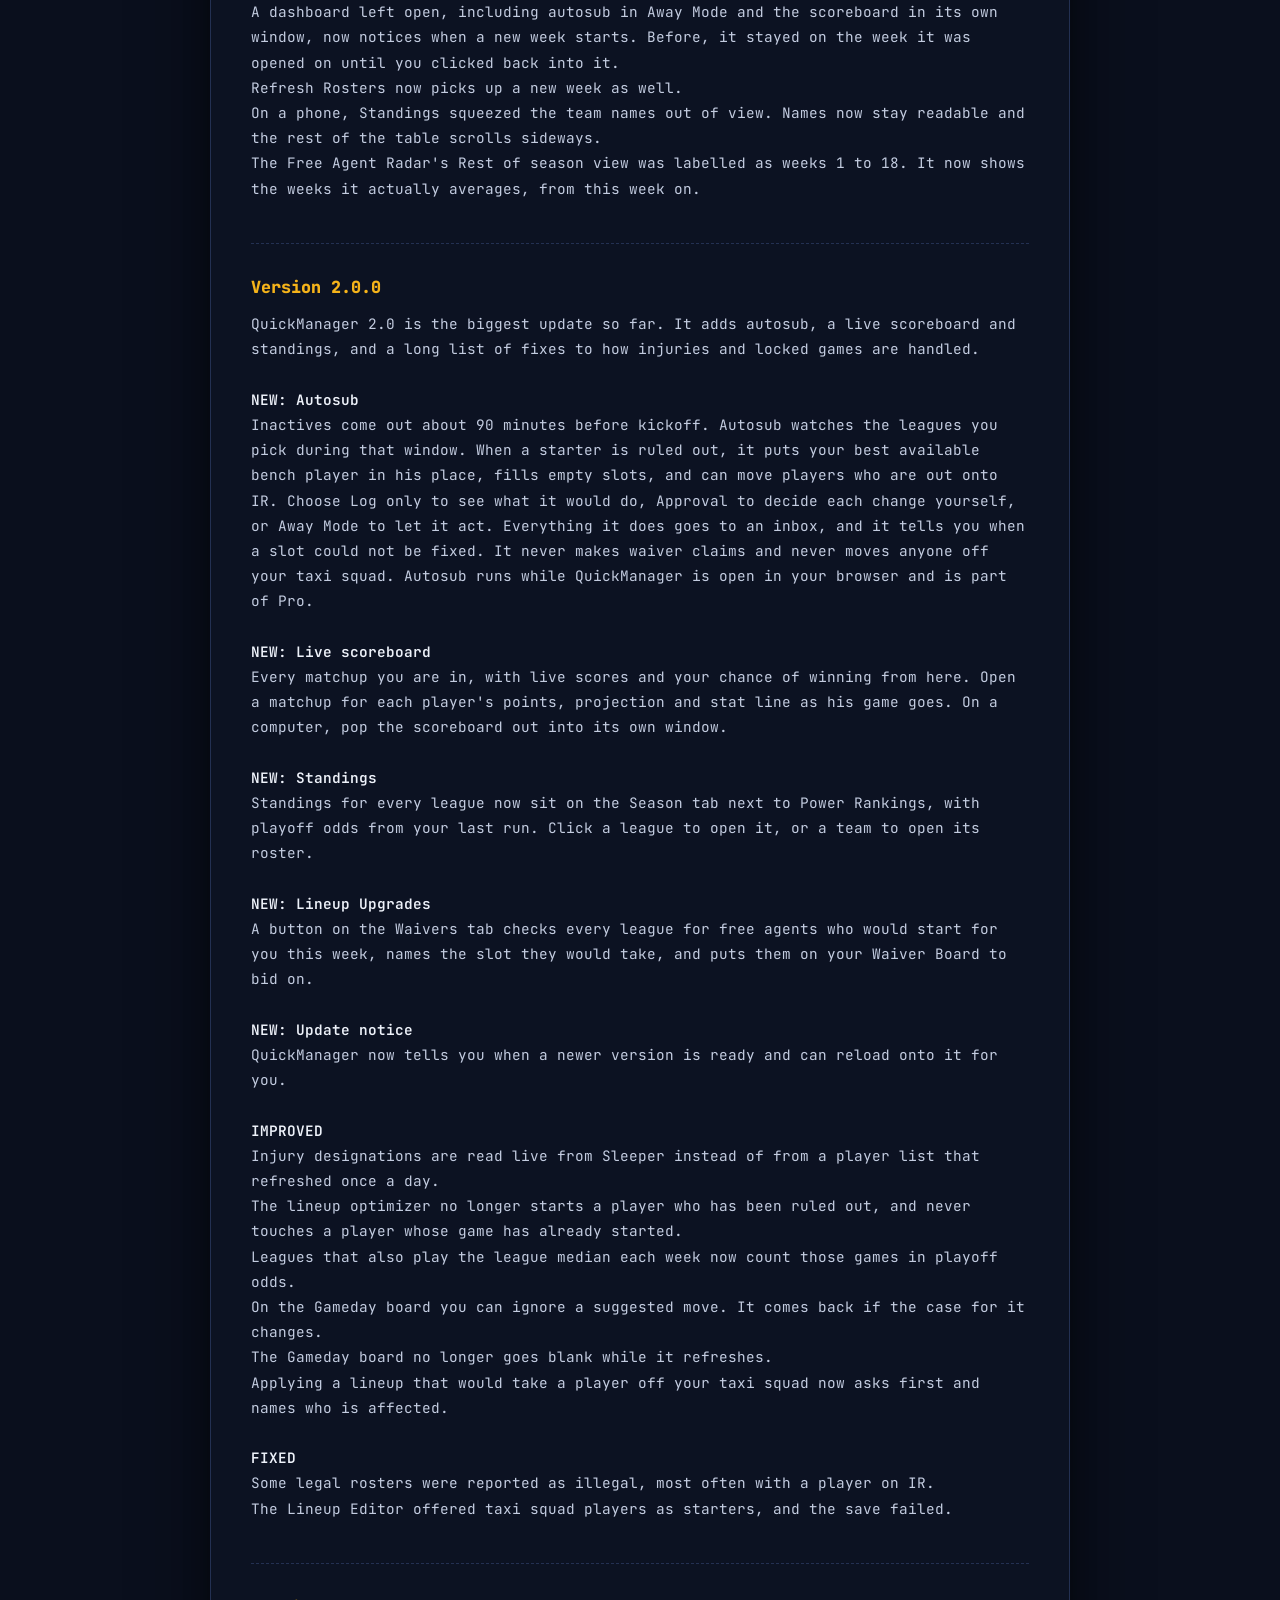
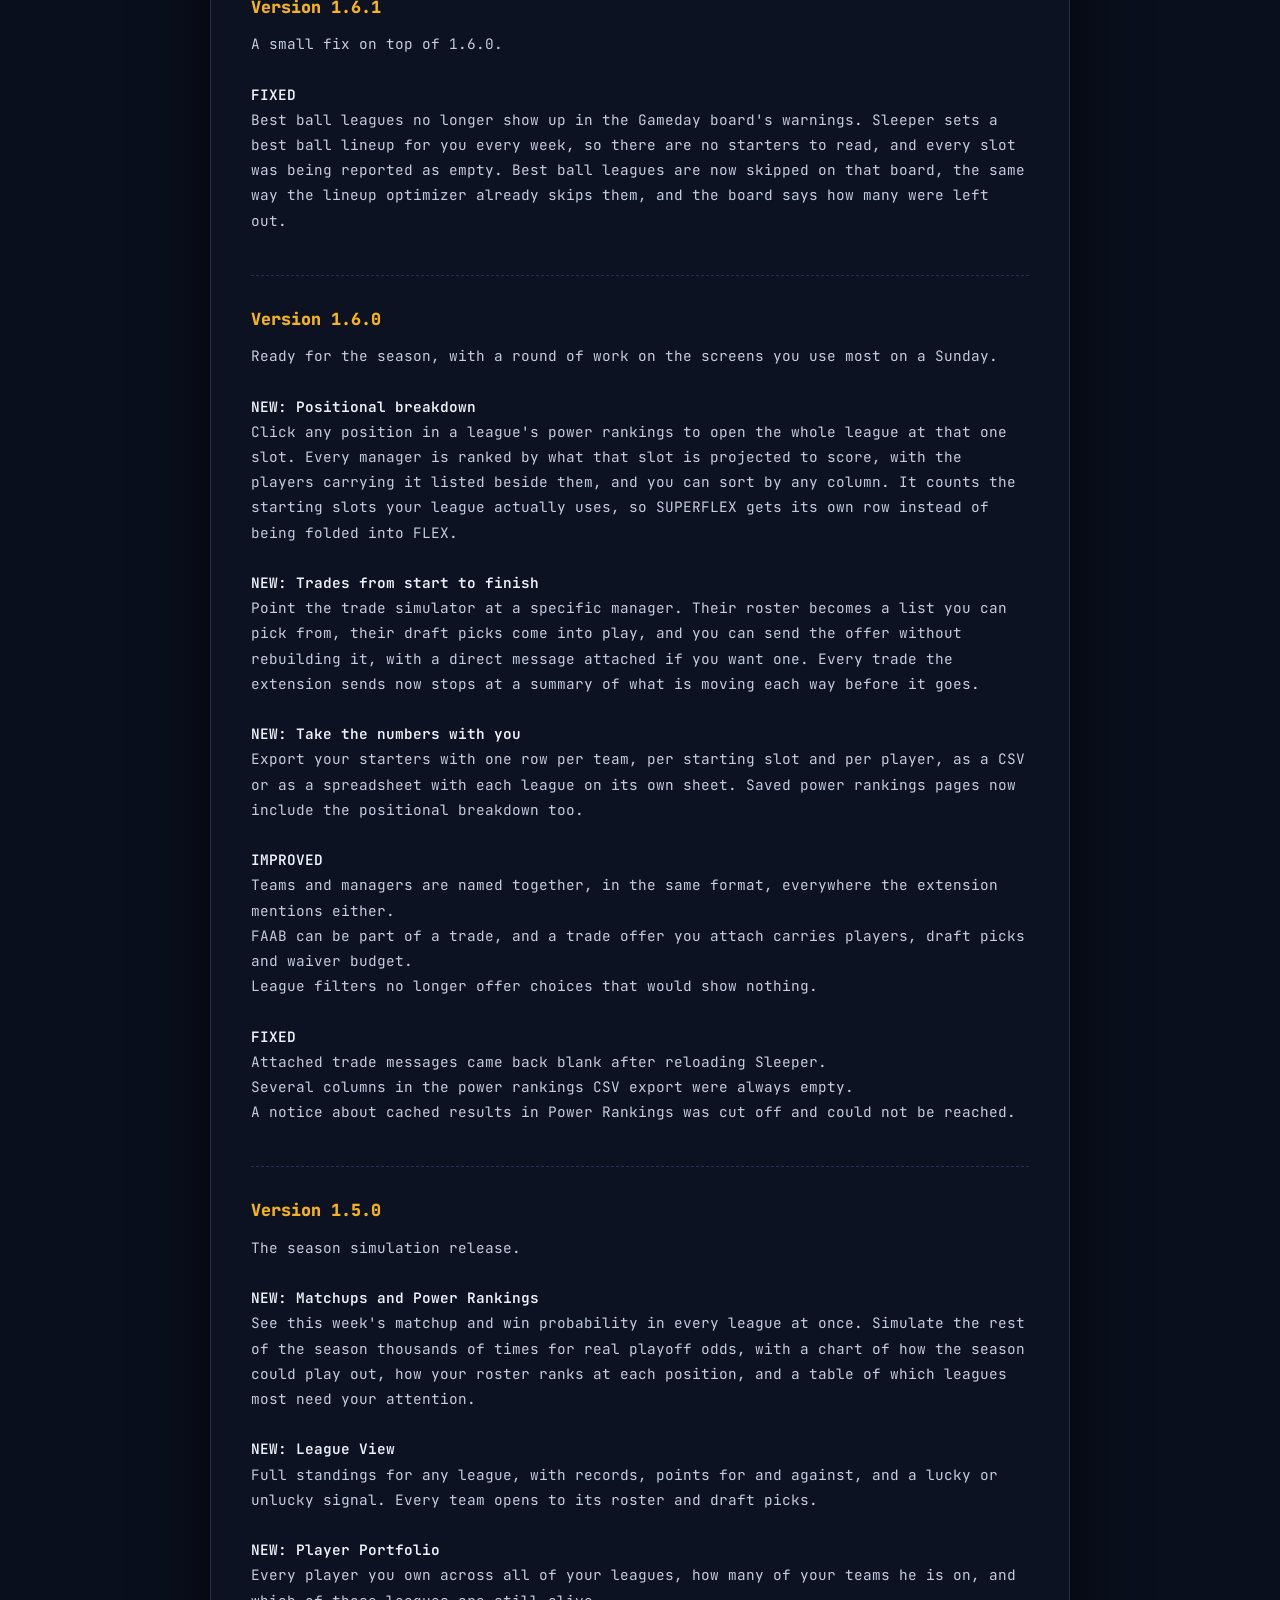
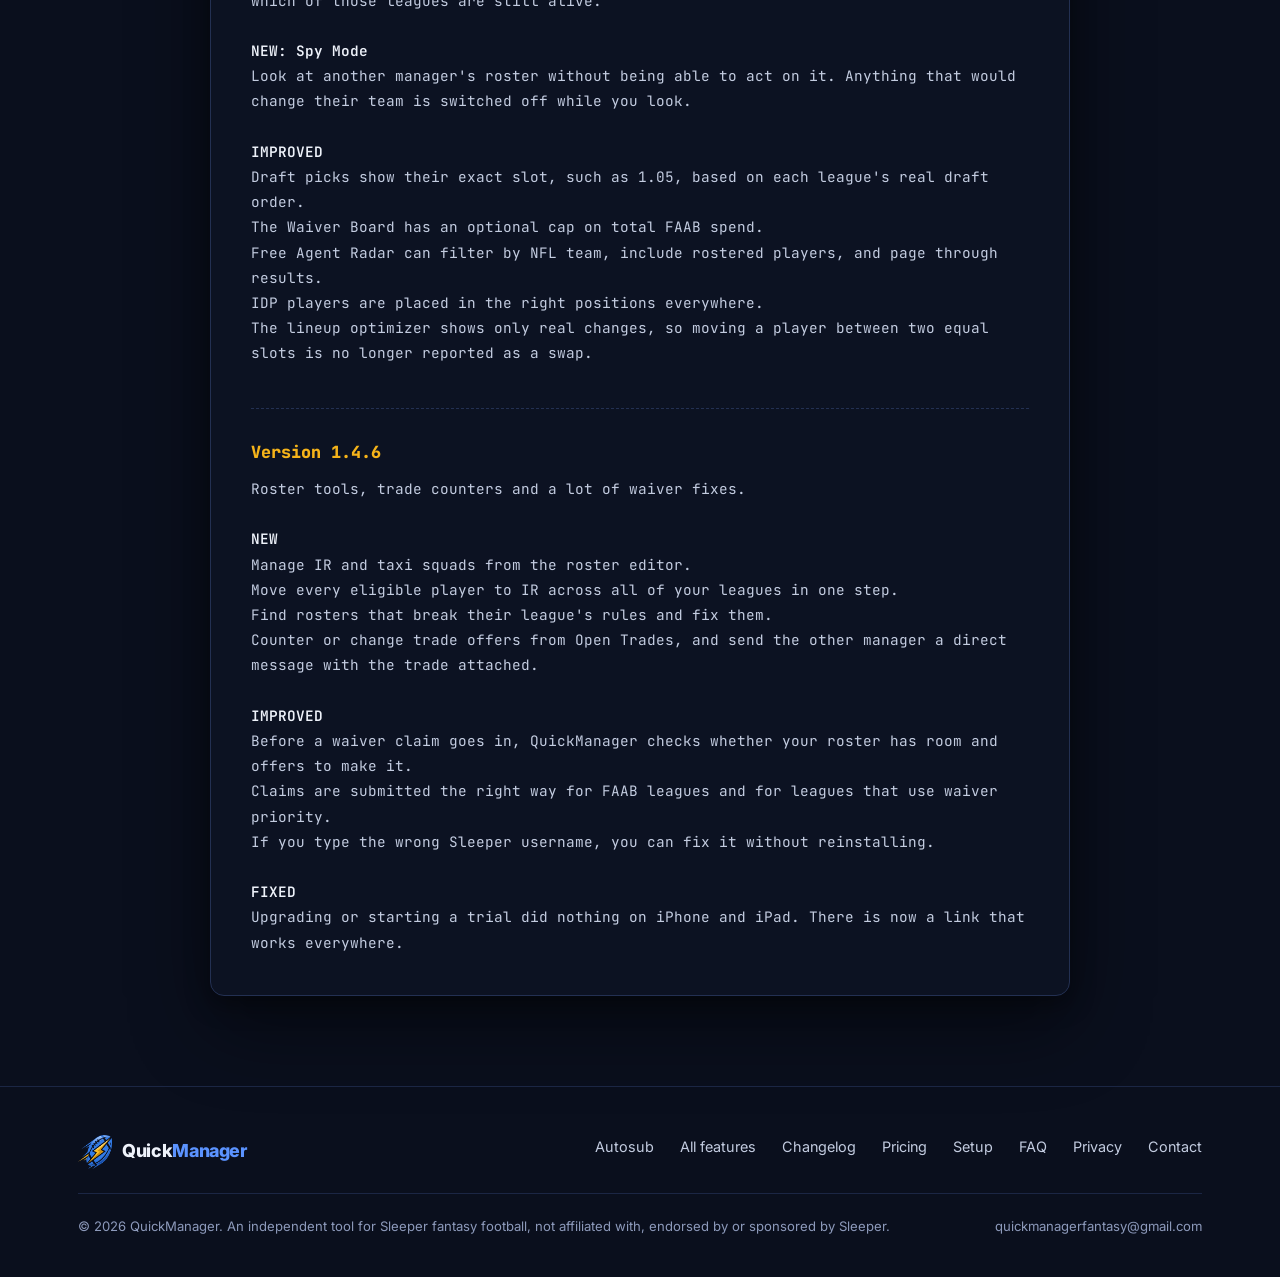
==== commit 07965804: "Auto-deploy website updates from QuickManager repo" ====
--- a/changelog.html
+++ b/changelog.html
@@ -17,7 +17,7 @@
 <nav class="nav">
   <div class="wrap">
     <a href="index.html" class="brand"><img src="icons/logo_mark.png" alt=""><span>Quick<b>Manager</b></span></a>
-    <a href="changelog.html" class="ver-pill" data-qm-version title="See what changed in each version">v2.0.2</a>
+    <a href="changelog.html" class="ver-pill" data-qm-version title="See what changed in each version">v2.0.3</a>
     <div class="nav-links">
       <a href="index.html#autosub">Autosub</a>
       <a href="features.html">Features</a>
@@ -41,8 +41,15 @@
   <div class="notepad">
     <div class="bar"><i></i><i></i><i></i><em>changelog.txt</em></div>
     <div class="body">
+      <article class="release" id="v2.0.3">
+        <h2>Version 2.0.3<span class="latest">LATEST</span></h2>
+        <pre>One fix on top of 2.0.2.
+
+<b>FIXED</b>
+The Lineup Editor kept showing "Move to Taxi" buttons and the Taxi Eligible tag after the season had started. Sleeper's taxi deadline setting is a menu choice (no deadline, end of preseason week 1, 2 or 3, or start of the regular season), and the extension was reading it as a week number. A league set to "Start of regular season" looked open until week 4. Both now disappear once your league's deadline has passed. Removing a player from taxi still works, and leagues with no deadline are unaffected.</pre>
+      </article>
       <article class="release" id="v2.0.2">
-        <h2>Version 2.0.2<span class="latest">LATEST</span></h2>
+        <h2>Version 2.0.2</h2>
         <pre>One fix on top of 2.0.1.
 
 <b>FIXED</b>
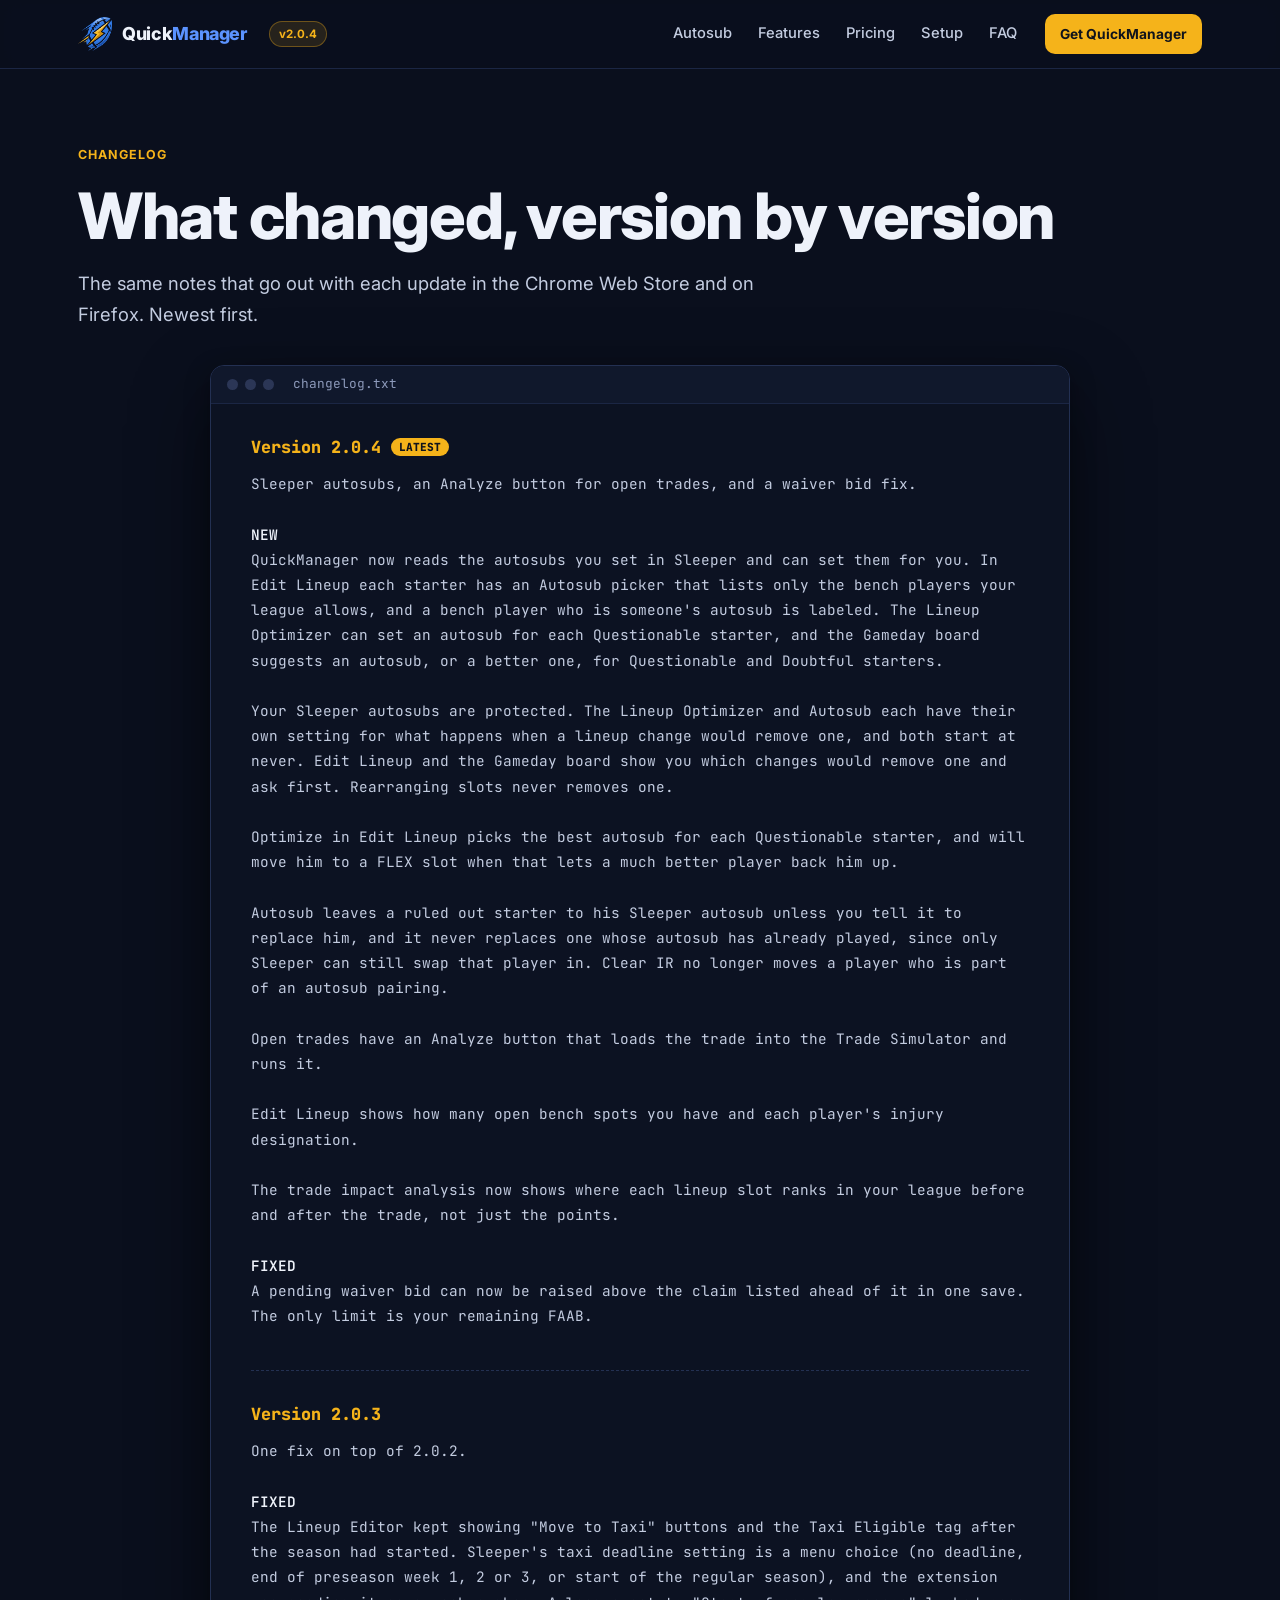
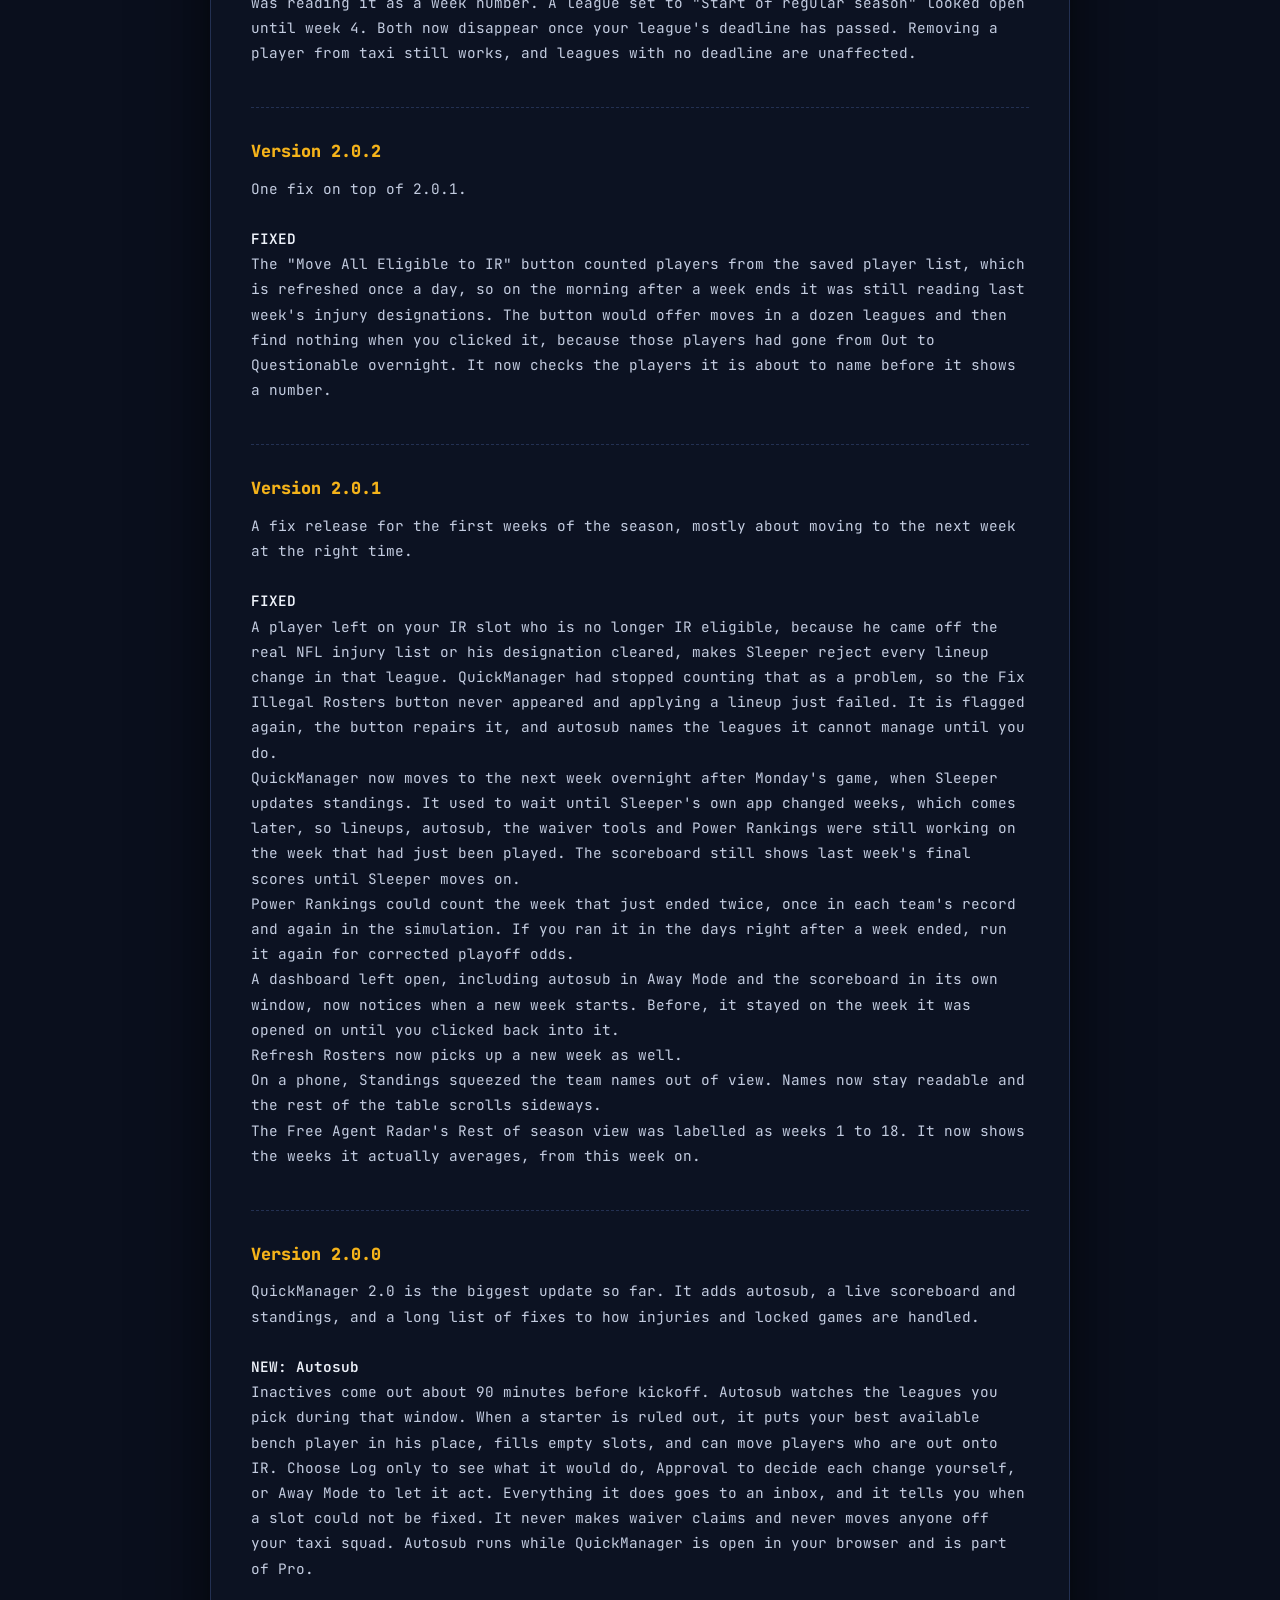
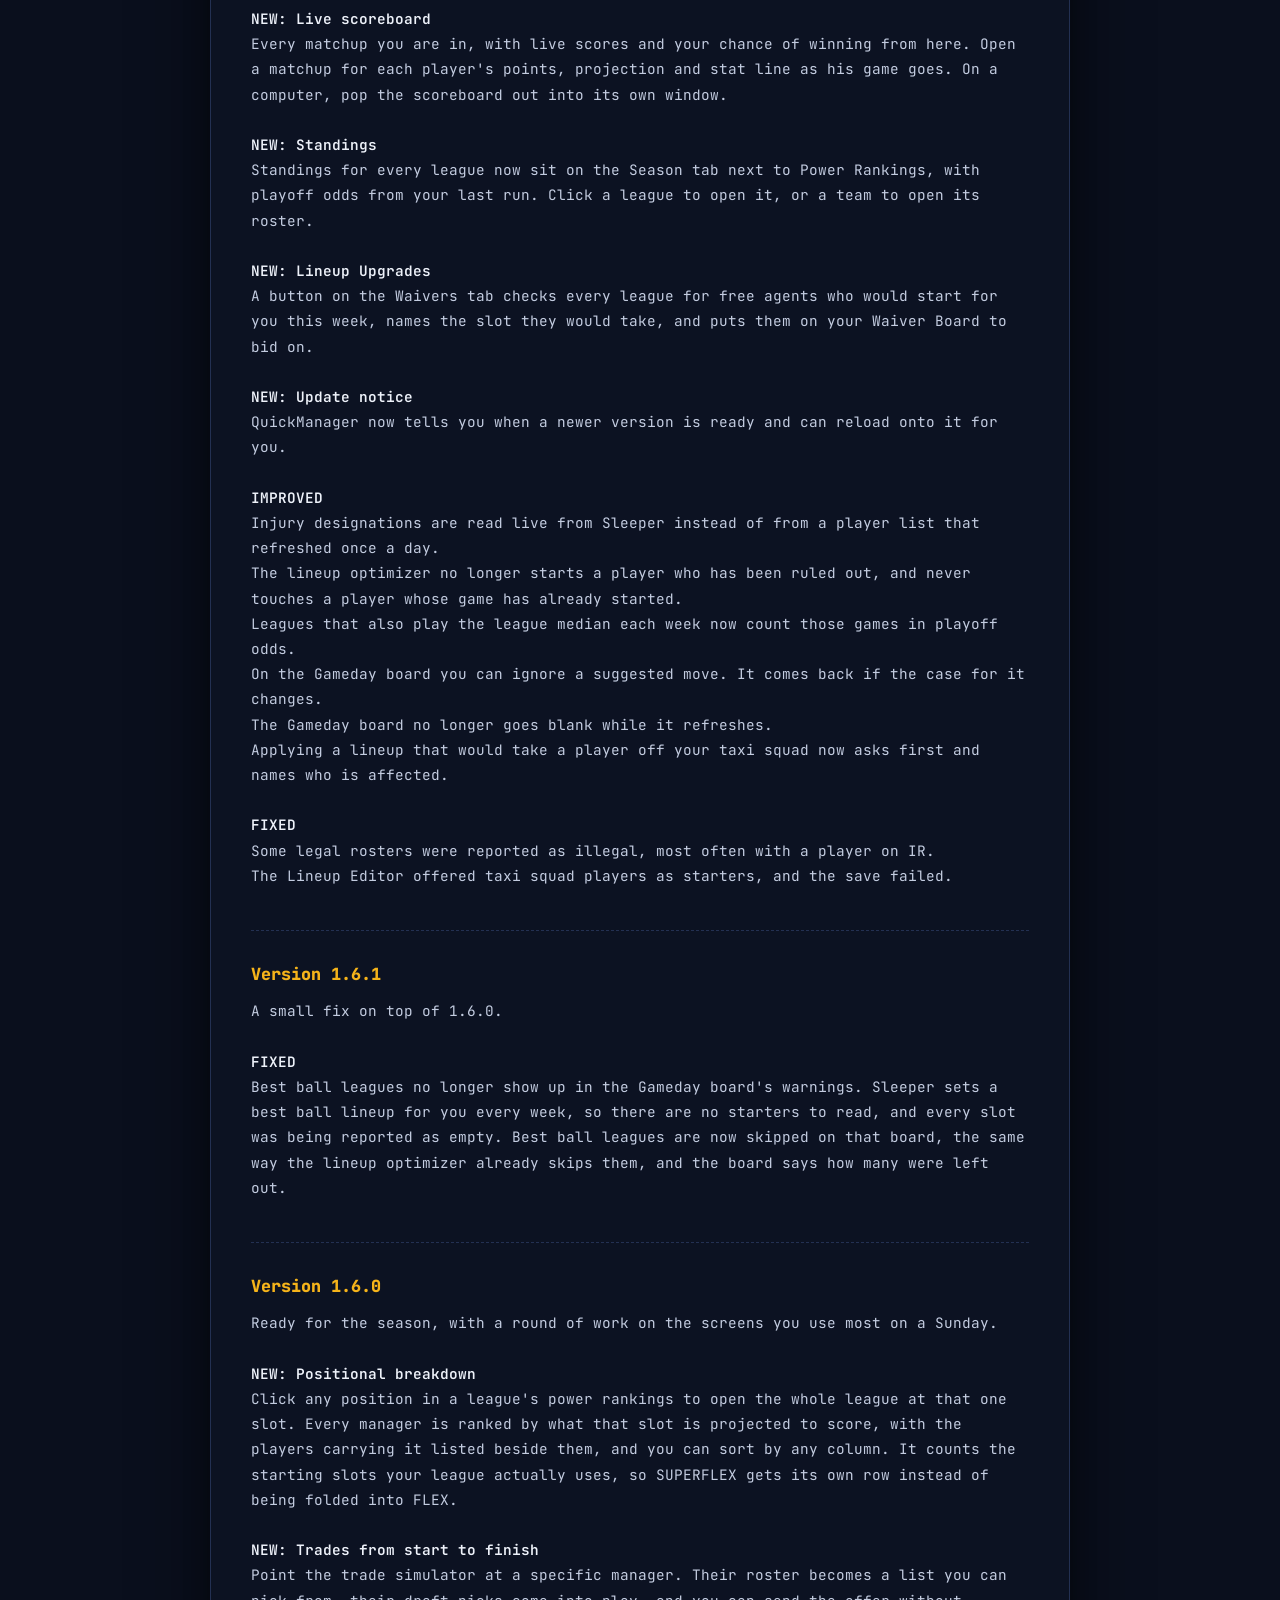
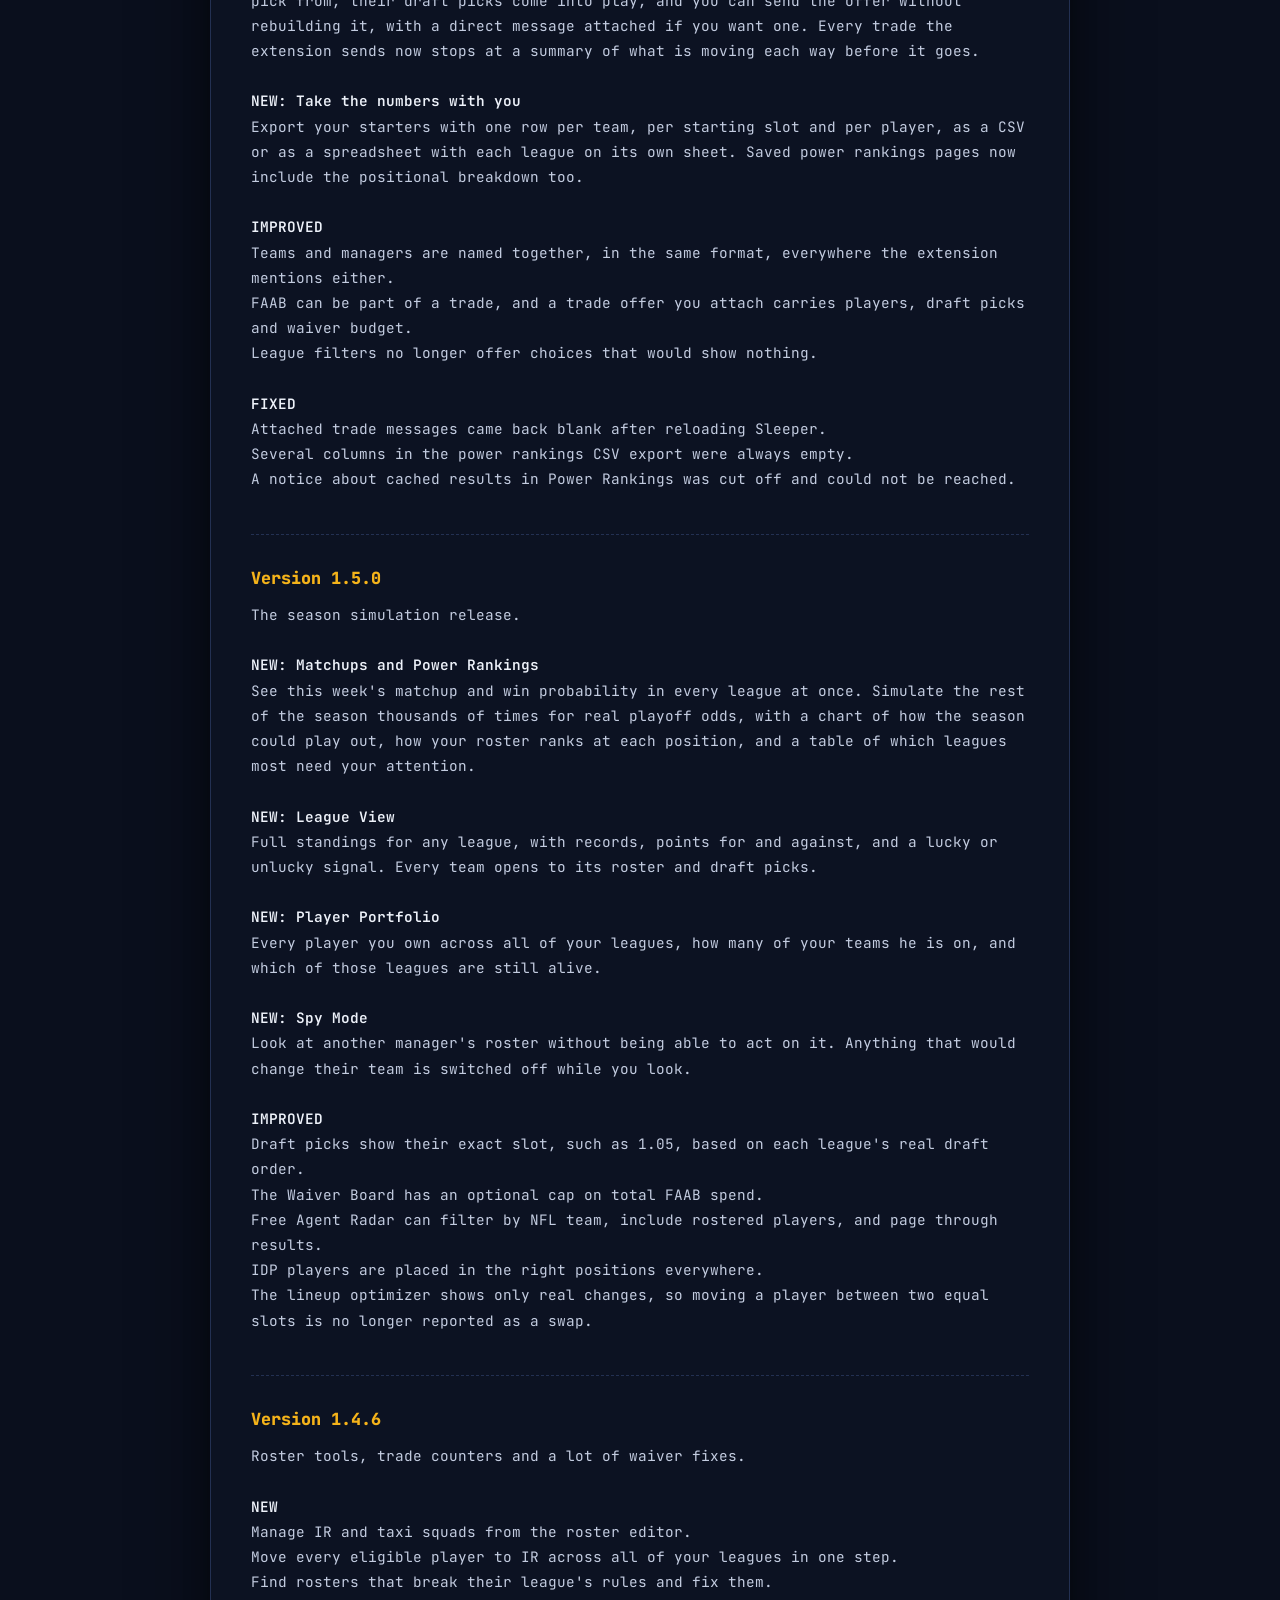
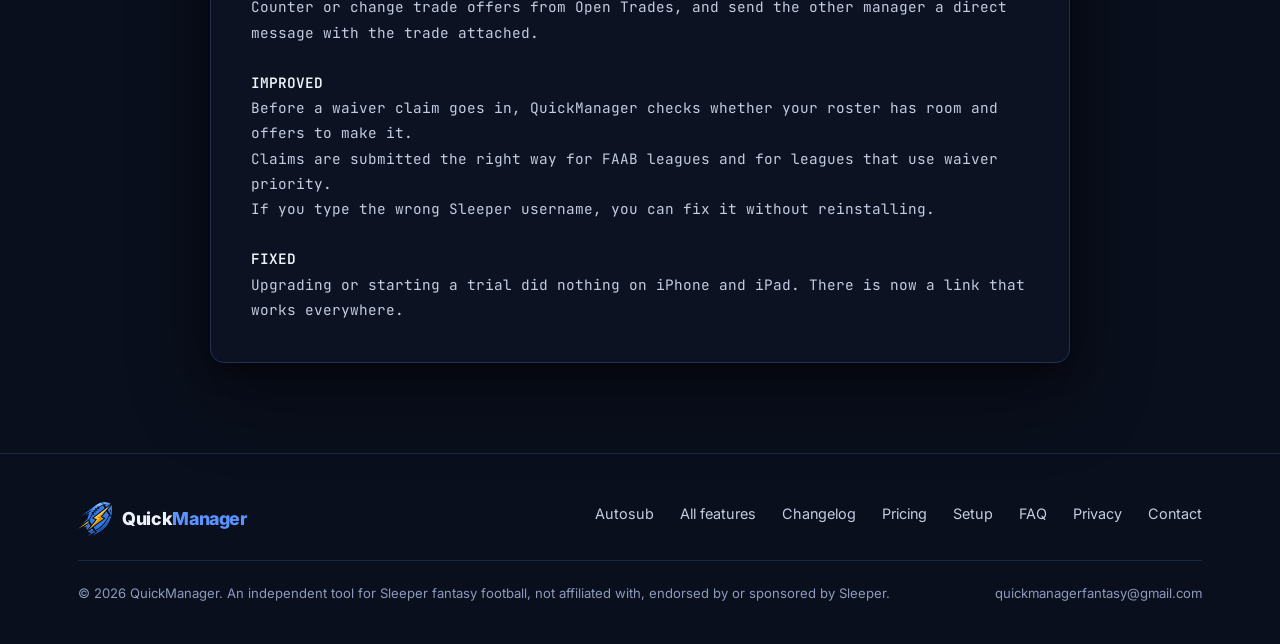
==== commit fa9e02dc: "Auto-deploy website updates from QuickManager repo" ====
--- a/changelog.html
+++ b/changelog.html
@@ -17,7 +17,7 @@
 <nav class="nav">
   <div class="wrap">
     <a href="index.html" class="brand"><img src="icons/logo_mark.png" alt=""><span>Quick<b>Manager</b></span></a>
-    <a href="changelog.html" class="ver-pill" data-qm-version title="See what changed in each version">v2.0.3</a>
+    <a href="changelog.html" class="ver-pill" data-qm-version title="See what changed in each version">v2.0.4</a>
     <div class="nav-links">
       <a href="index.html#autosub">Autosub</a>
       <a href="features.html">Features</a>
@@ -41,8 +41,30 @@
   <div class="notepad">
     <div class="bar"><i></i><i></i><i></i><em>changelog.txt</em></div>
     <div class="body">
+      <article class="release" id="v2.0.4">
+        <h2>Version 2.0.4<span class="latest">LATEST</span></h2>
+        <pre>Sleeper autosubs, an Analyze button for open trades, and a waiver bid fix.
+
+<b>NEW</b>
+QuickManager now reads the autosubs you set in Sleeper and can set them for you. In Edit Lineup each starter has an Autosub picker that lists only the bench players your league allows, and a bench player who is someone's autosub is labeled. The Lineup Optimizer can set an autosub for each Questionable starter, and the Gameday board suggests an autosub, or a better one, for Questionable and Doubtful starters.
+
+Your Sleeper autosubs are protected. The Lineup Optimizer and Autosub each have their own setting for what happens when a lineup change would remove one, and both start at never. Edit Lineup and the Gameday board show you which changes would remove one and ask first. Rearranging slots never removes one.
+
+Optimize in Edit Lineup picks the best autosub for each Questionable starter, and will move him to a FLEX slot when that lets a much better player back him up.
+
+Autosub leaves a ruled out starter to his Sleeper autosub unless you tell it to replace him, and it never replaces one whose autosub has already played, since only Sleeper can still swap that player in. Clear IR no longer moves a player who is part of an autosub pairing.
+
+Open trades have an Analyze button that loads the trade into the Trade Simulator and runs it.
+
+Edit Lineup shows how many open bench spots you have and each player's injury designation.
+
+The trade impact analysis now shows where each lineup slot ranks in your league before and after the trade, not just the points.
+
+<b>FIXED</b>
+A pending waiver bid can now be raised above the claim listed ahead of it in one save. The only limit is your remaining FAAB.</pre>
+      </article>
       <article class="release" id="v2.0.3">
-        <h2>Version 2.0.3<span class="latest">LATEST</span></h2>
+        <h2>Version 2.0.3</h2>
         <pre>One fix on top of 2.0.2.
 
 <b>FIXED</b>
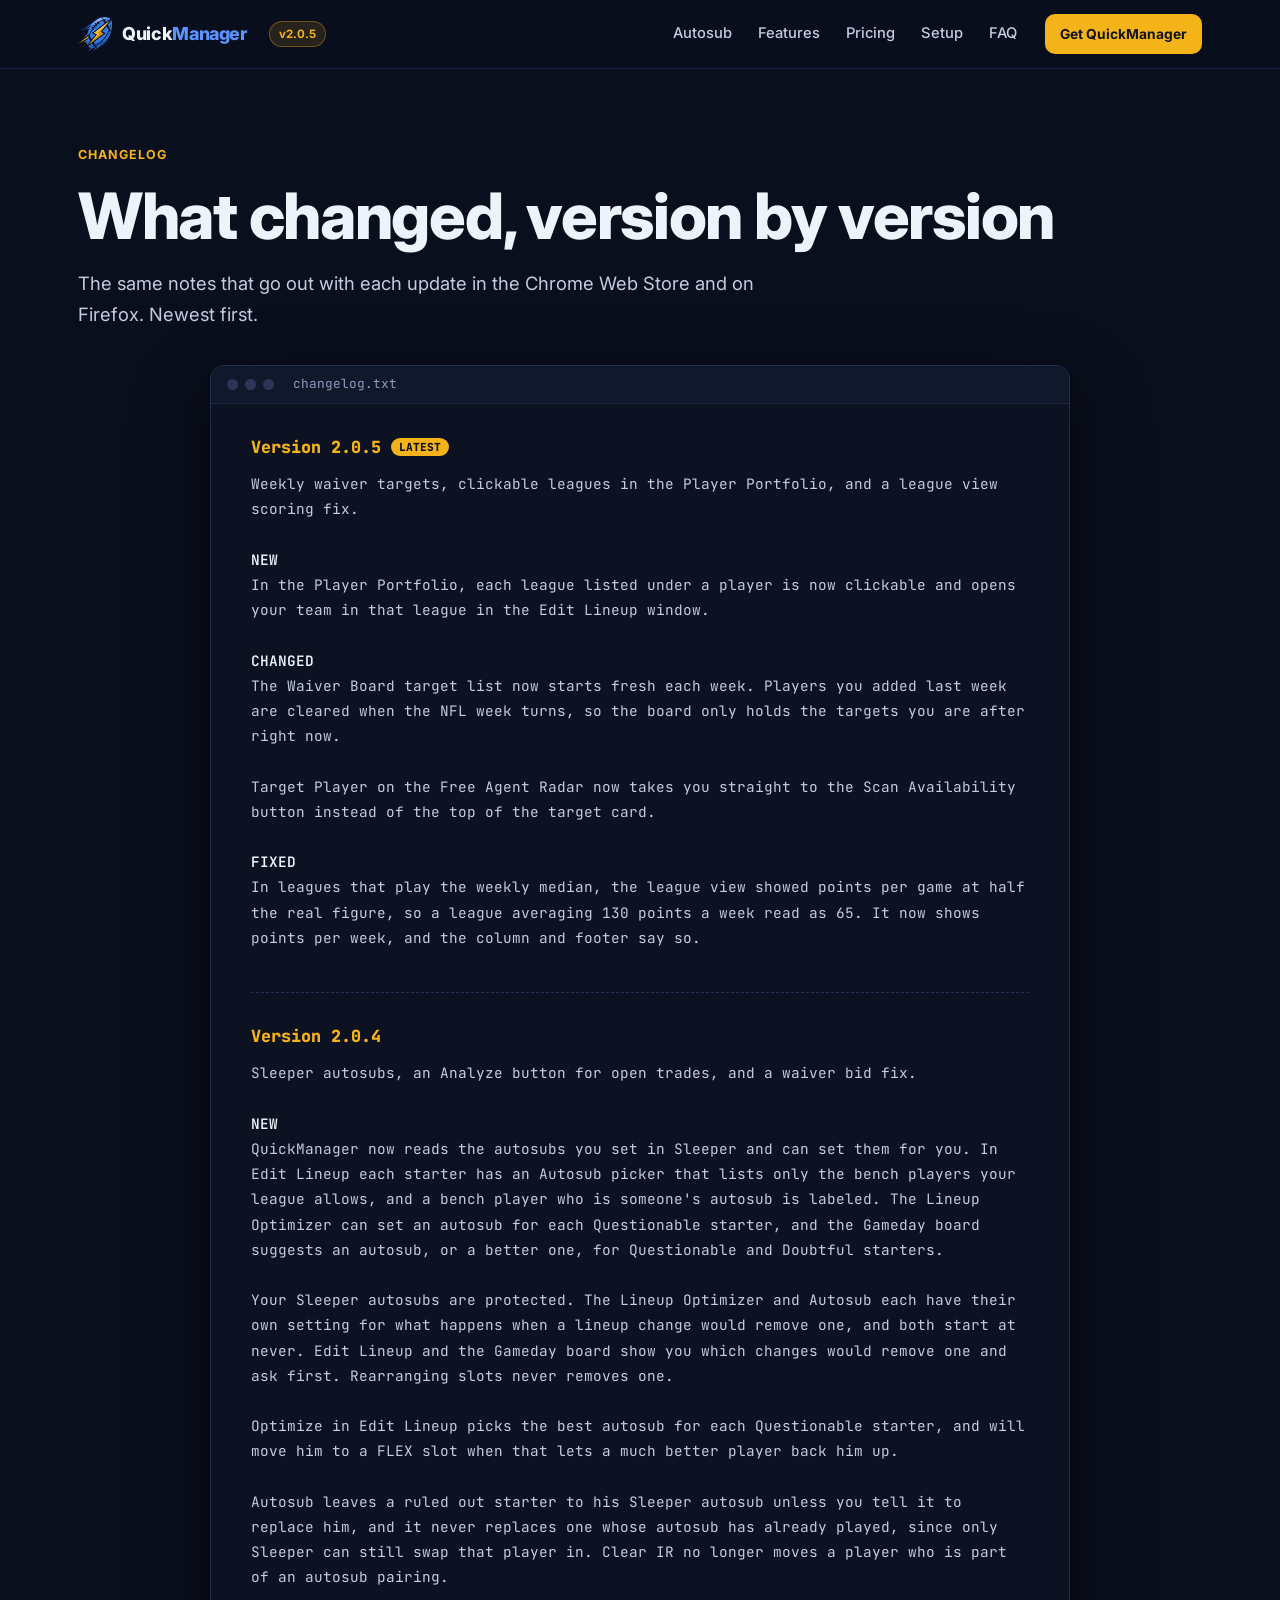
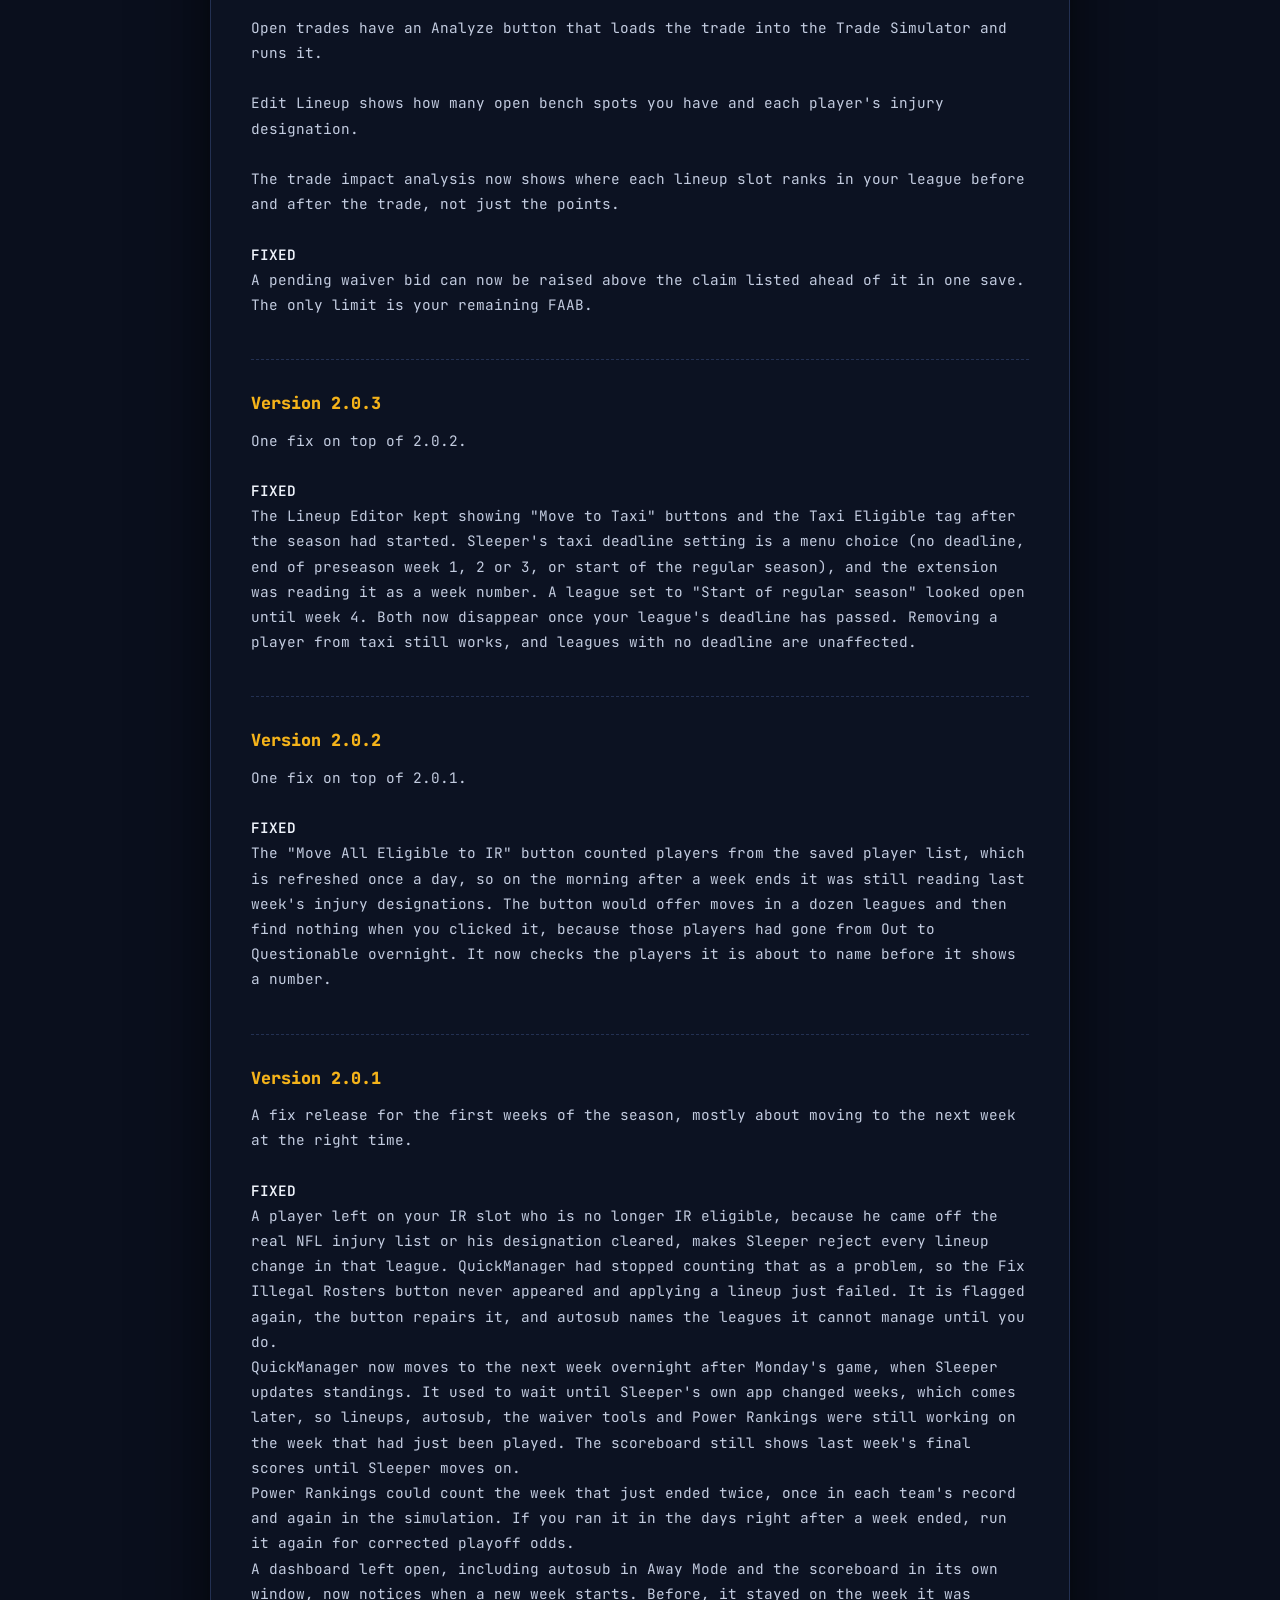
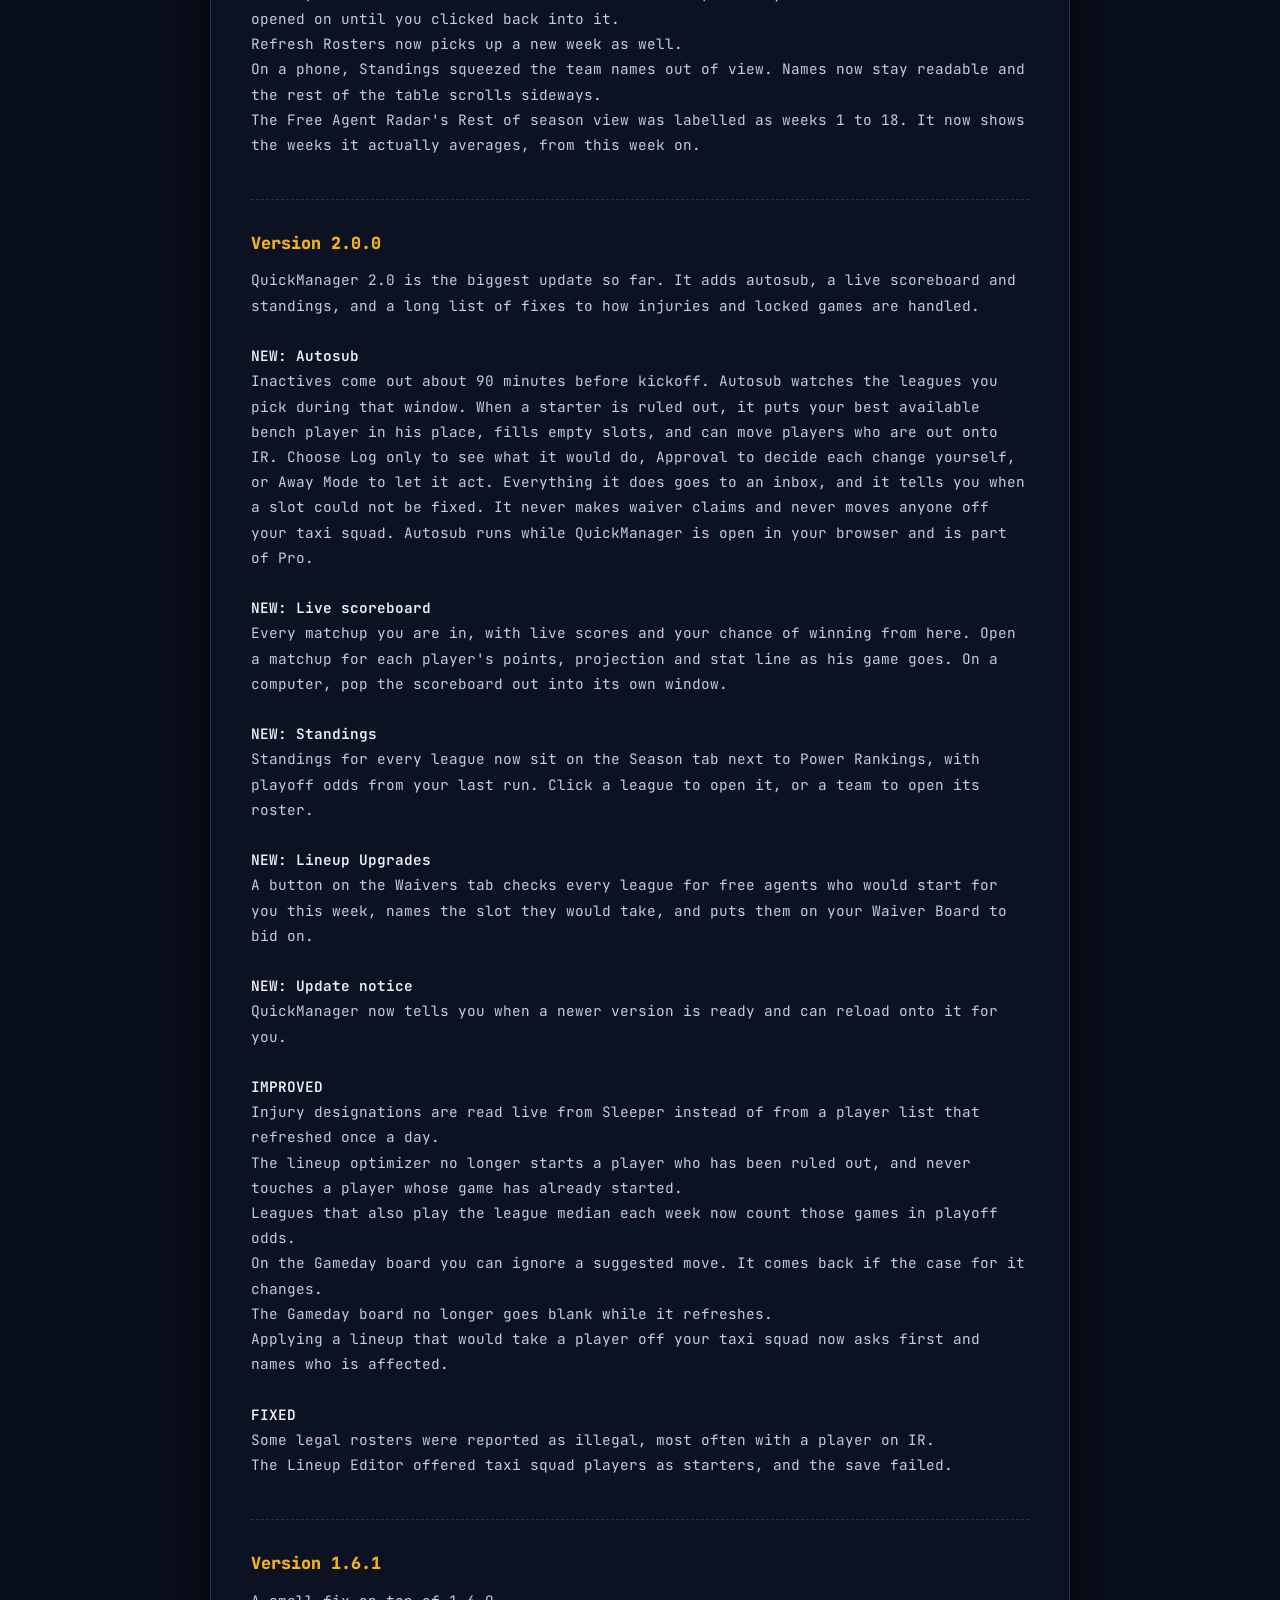
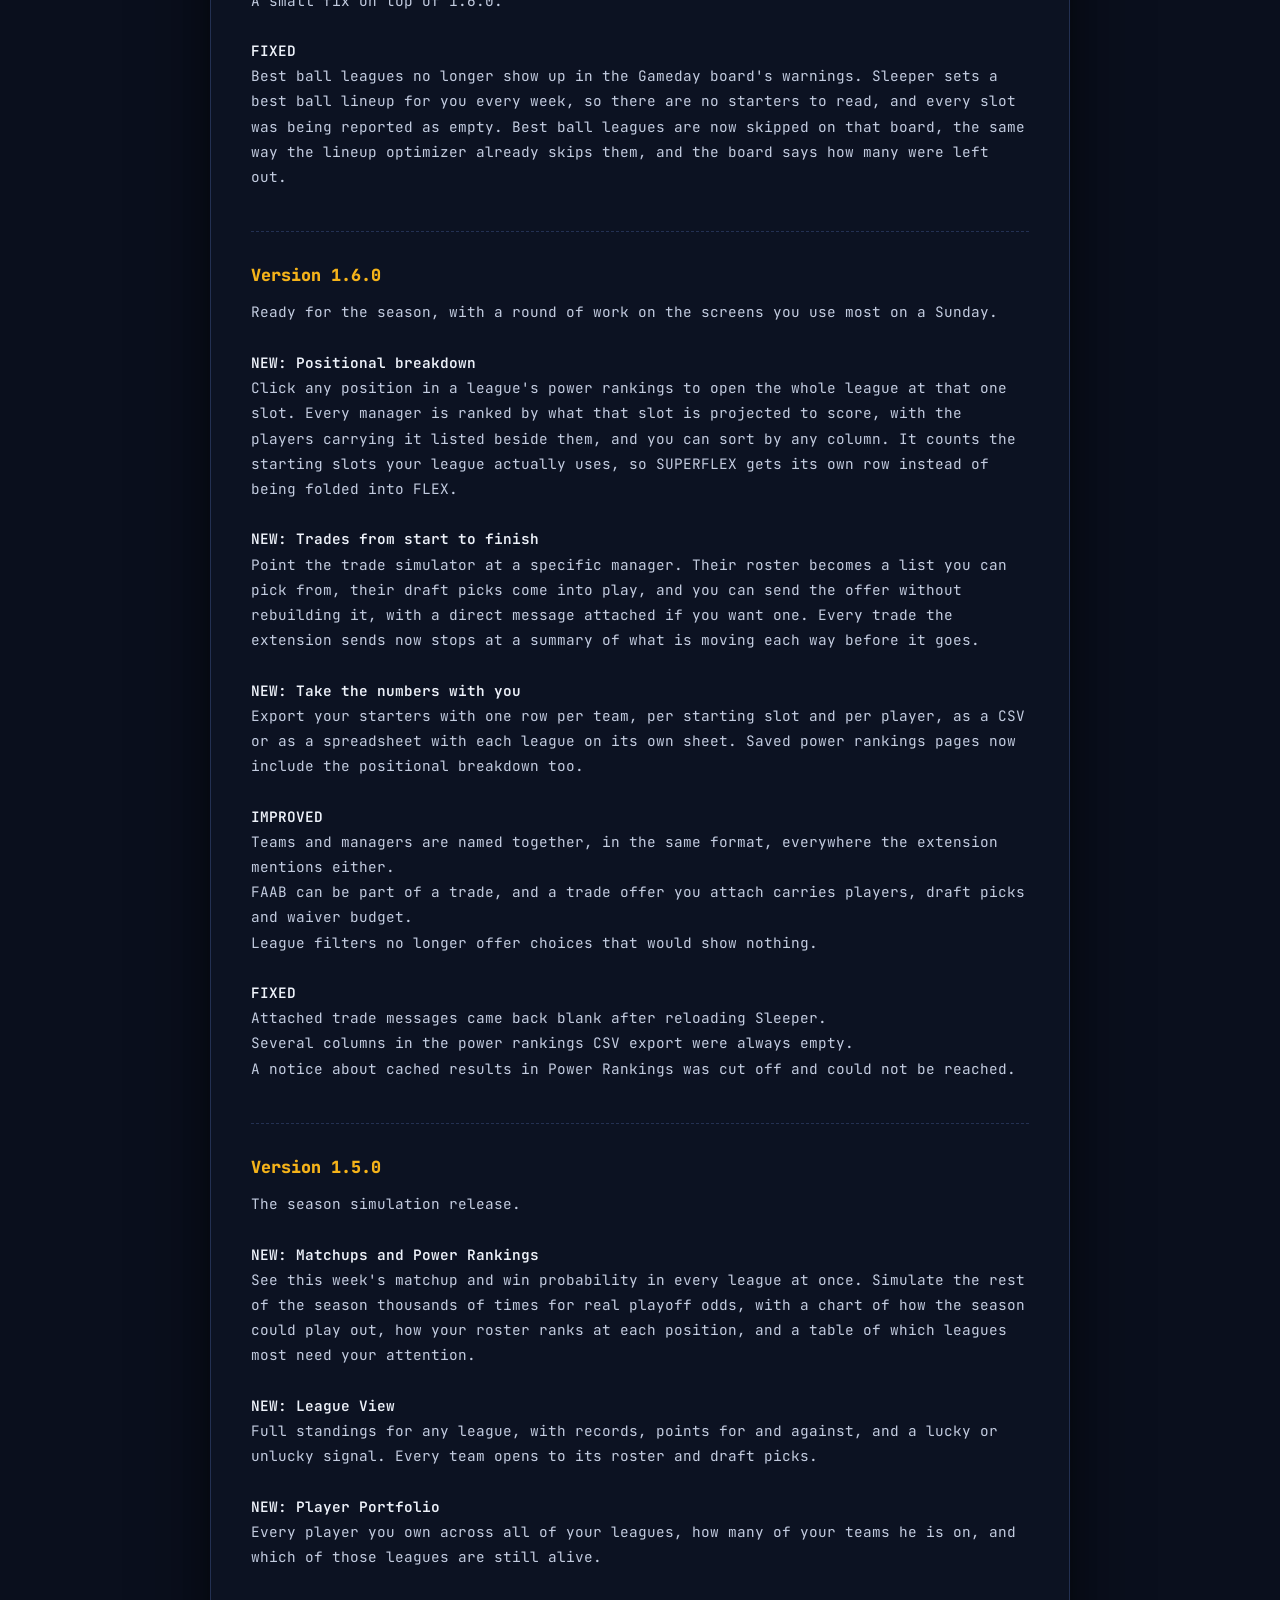
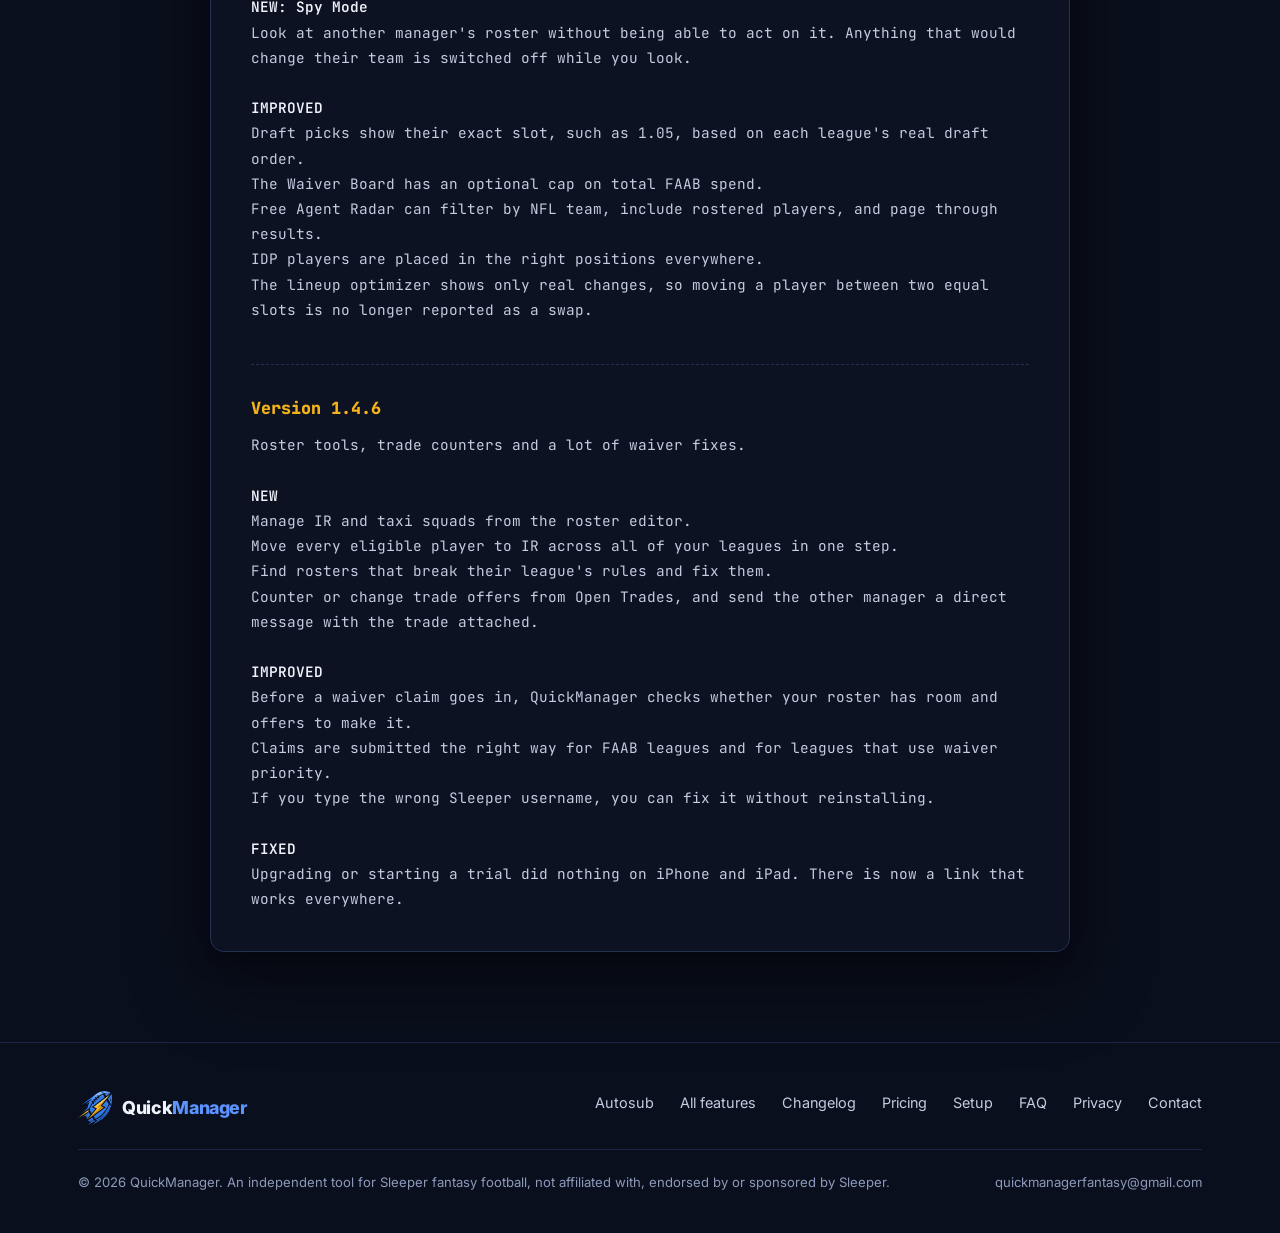
==== commit 2b7b267d: "Auto-deploy website updates from QuickManager repo" ====
--- a/changelog.html
+++ b/changelog.html
@@ -17,7 +17,7 @@
 <nav class="nav">
   <div class="wrap">
     <a href="index.html" class="brand"><img src="icons/logo_mark.png" alt=""><span>Quick<b>Manager</b></span></a>
-    <a href="changelog.html" class="ver-pill" data-qm-version title="See what changed in each version">v2.0.4</a>
+    <a href="changelog.html" class="ver-pill" data-qm-version title="See what changed in each version">v2.0.5</a>
     <div class="nav-links">
       <a href="index.html#autosub">Autosub</a>
       <a href="features.html">Features</a>
@@ -41,8 +41,23 @@
   <div class="notepad">
     <div class="bar"><i></i><i></i><i></i><em>changelog.txt</em></div>
     <div class="body">
+      <article class="release" id="v2.0.5">
+        <h2>Version 2.0.5<span class="latest">LATEST</span></h2>
+        <pre>Weekly waiver targets, clickable leagues in the Player Portfolio, and a league view scoring fix.
+
+<b>NEW</b>
+In the Player Portfolio, each league listed under a player is now clickable and opens your team in that league in the Edit Lineup window.
+
+<b>CHANGED</b>
+The Waiver Board target list now starts fresh each week. Players you added last week are cleared when the NFL week turns, so the board only holds the targets you are after right now.
+
+Target Player on the Free Agent Radar now takes you straight to the Scan Availability button instead of the top of the target card.
+
+<b>FIXED</b>
+In leagues that play the weekly median, the league view showed points per game at half the real figure, so a league averaging 130 points a week read as 65. It now shows points per week, and the column and footer say so.</pre>
+      </article>
       <article class="release" id="v2.0.4">
-        <h2>Version 2.0.4<span class="latest">LATEST</span></h2>
+        <h2>Version 2.0.4</h2>
         <pre>Sleeper autosubs, an Analyze button for open trades, and a waiver bid fix.
 
 <b>NEW</b>
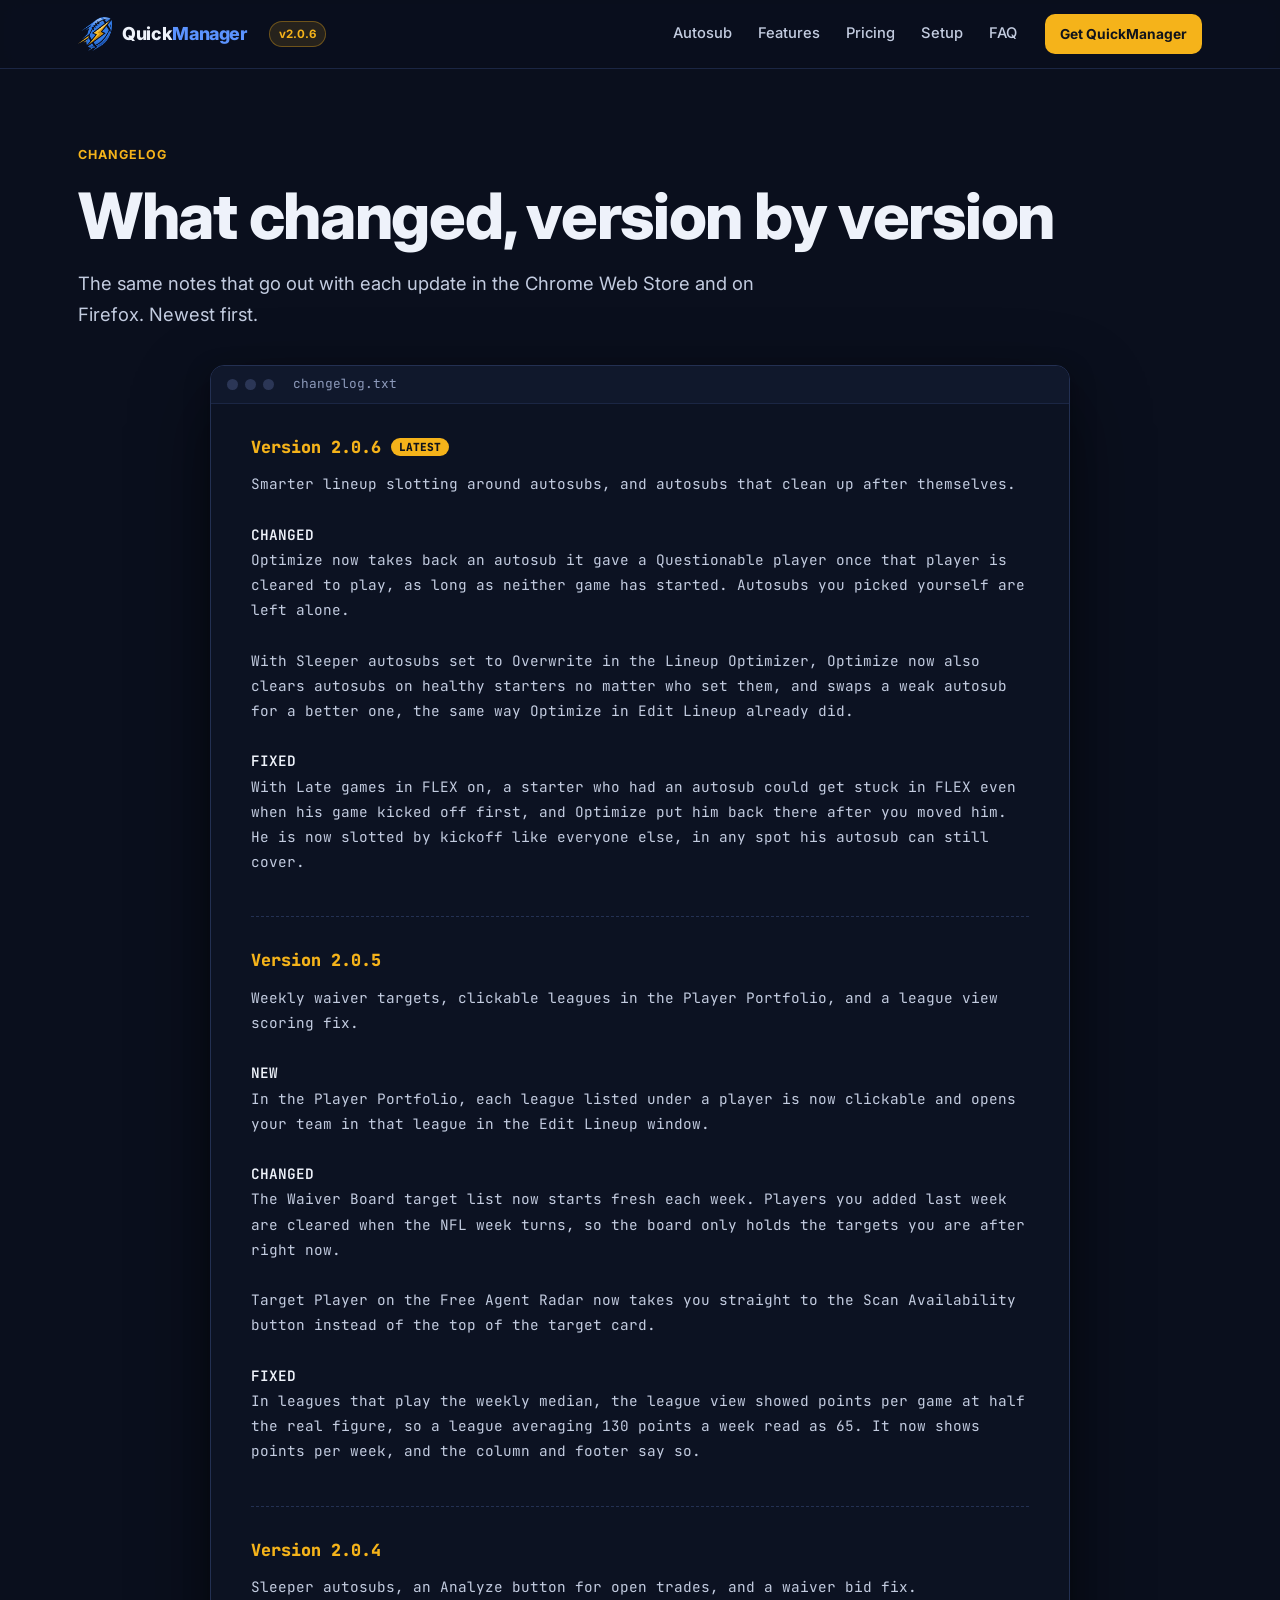
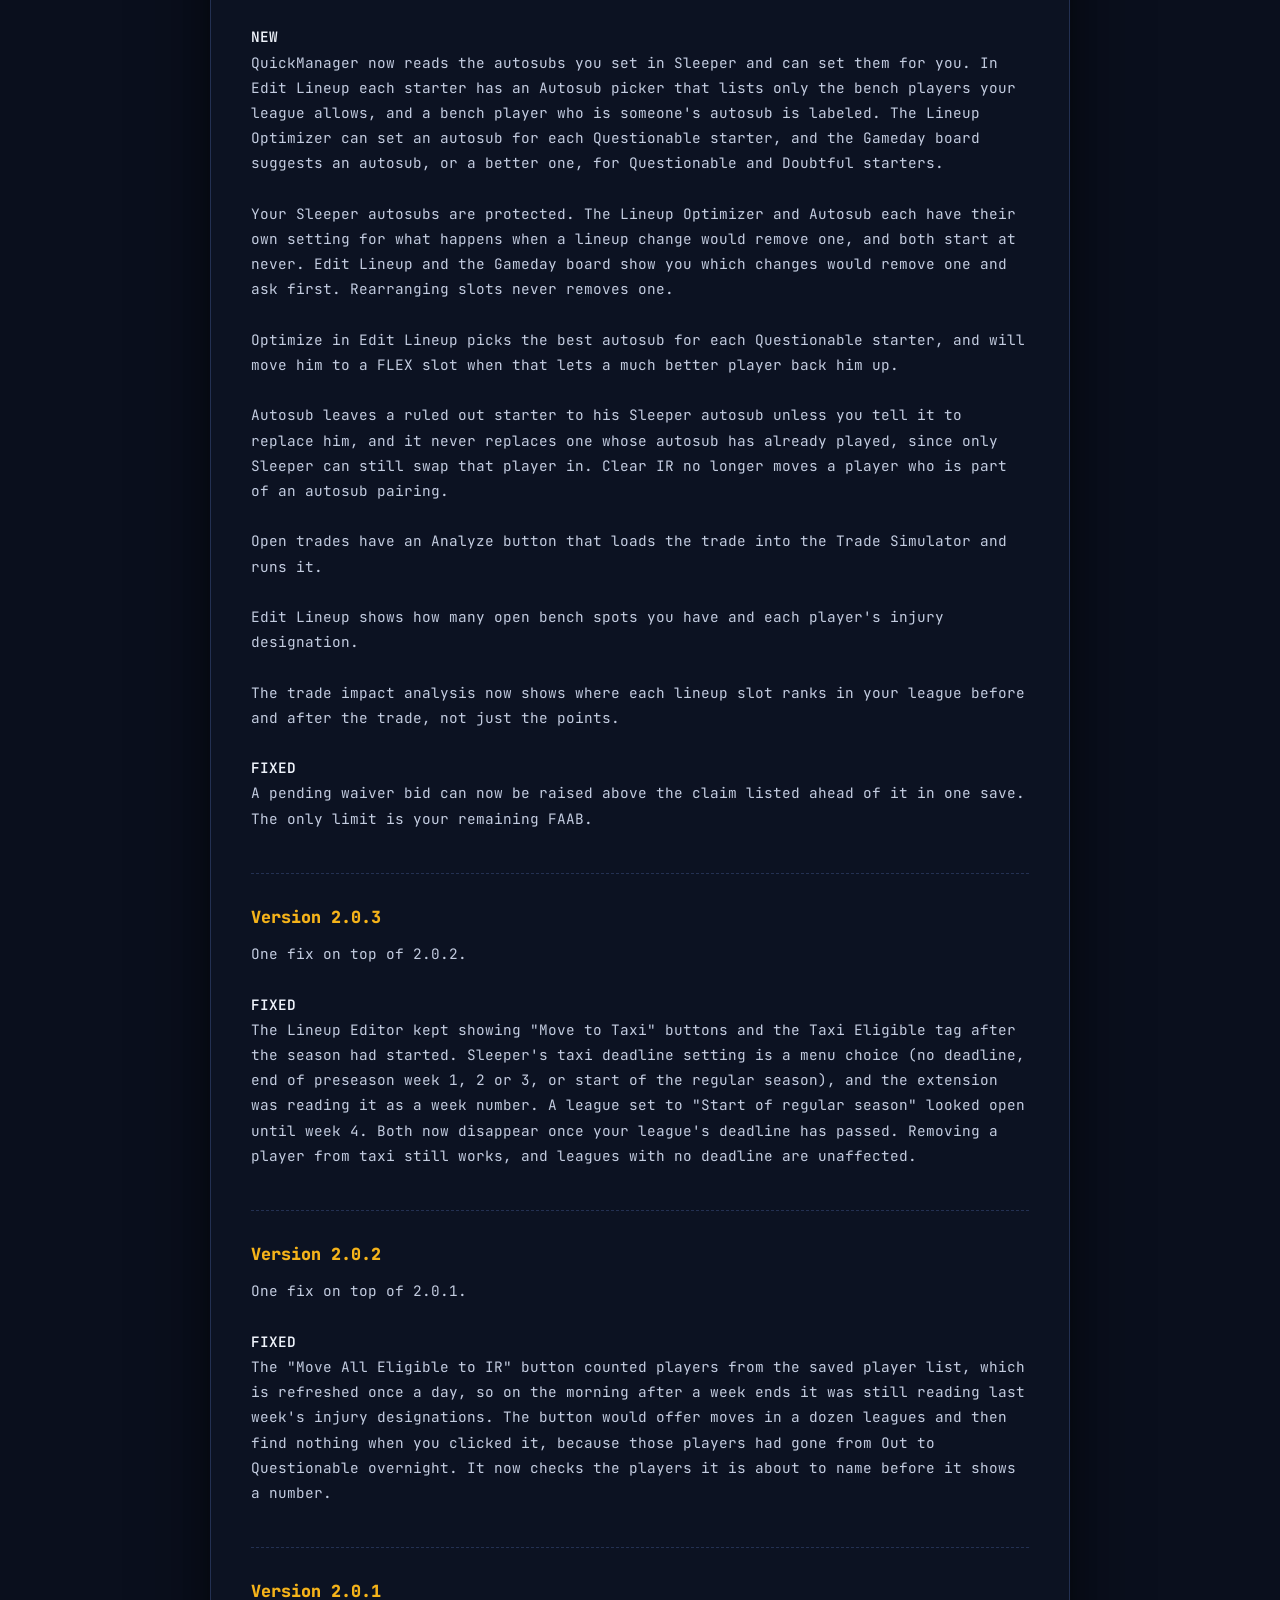
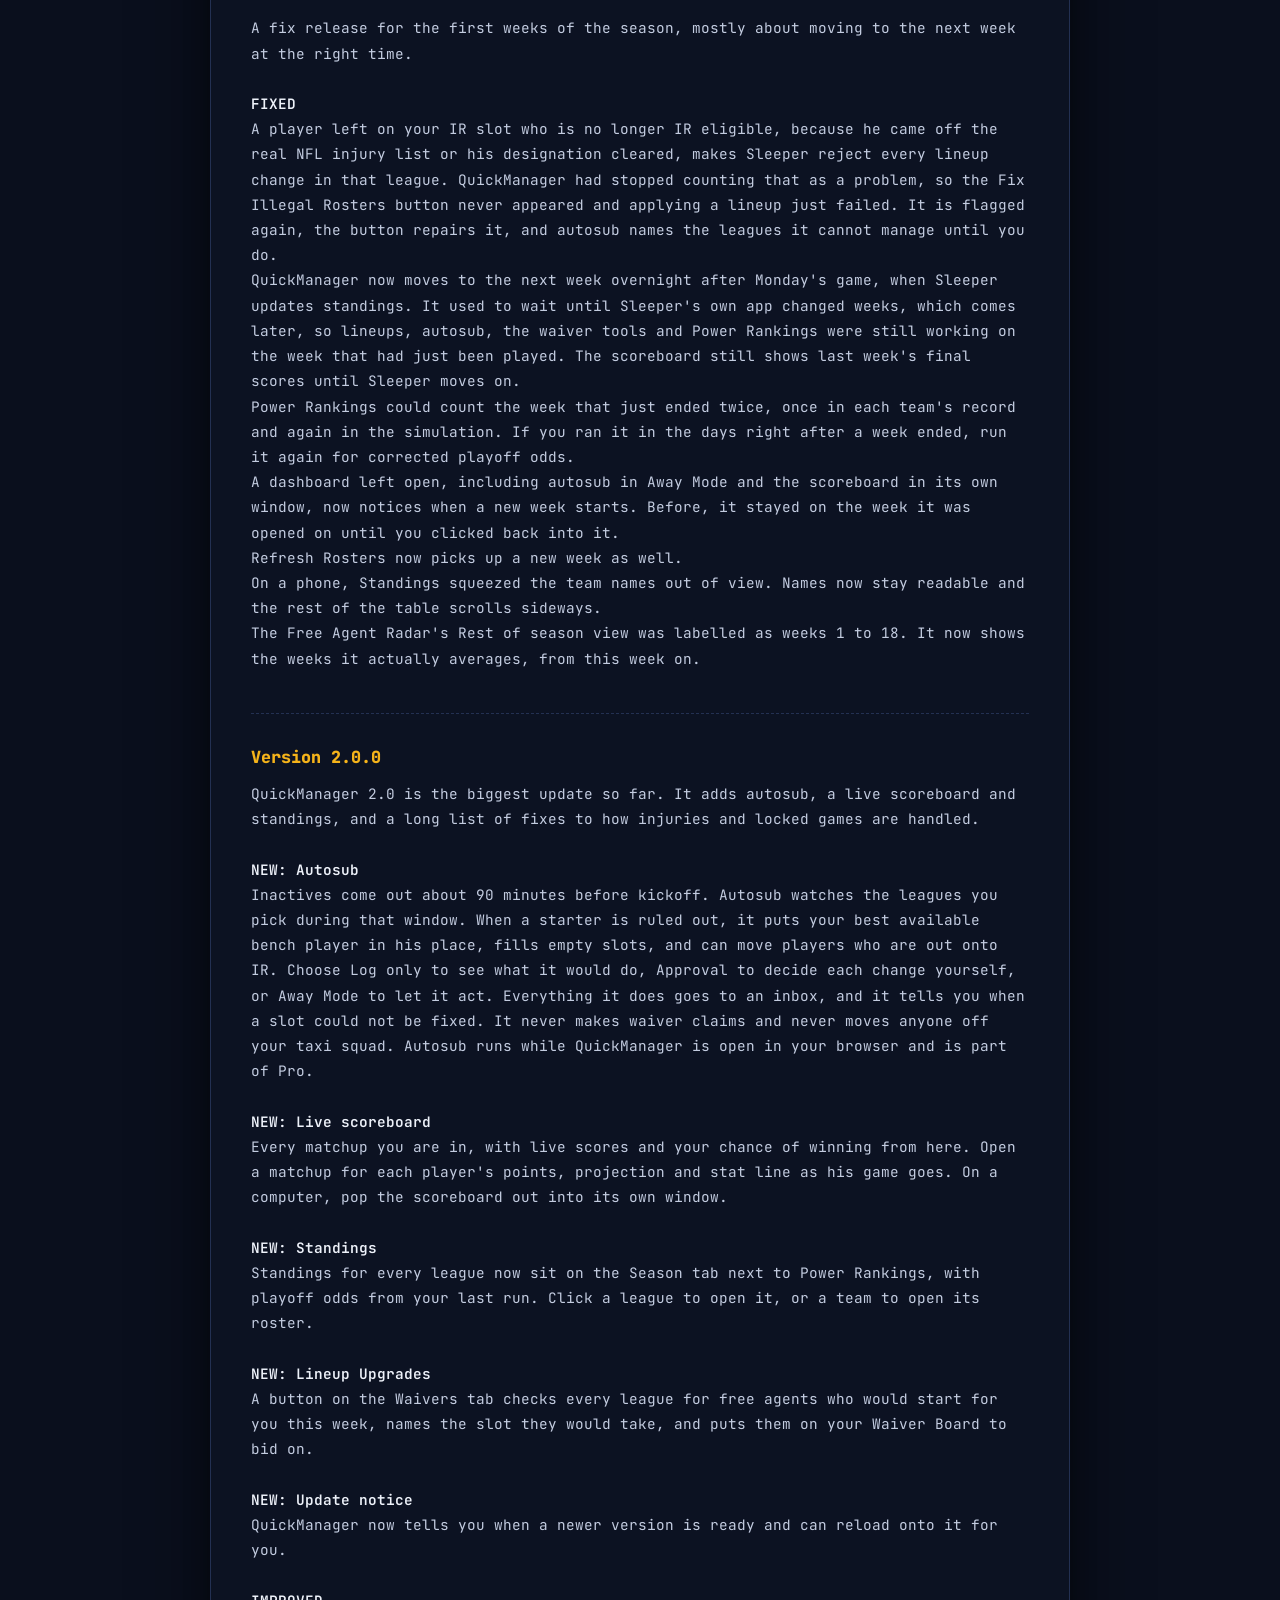
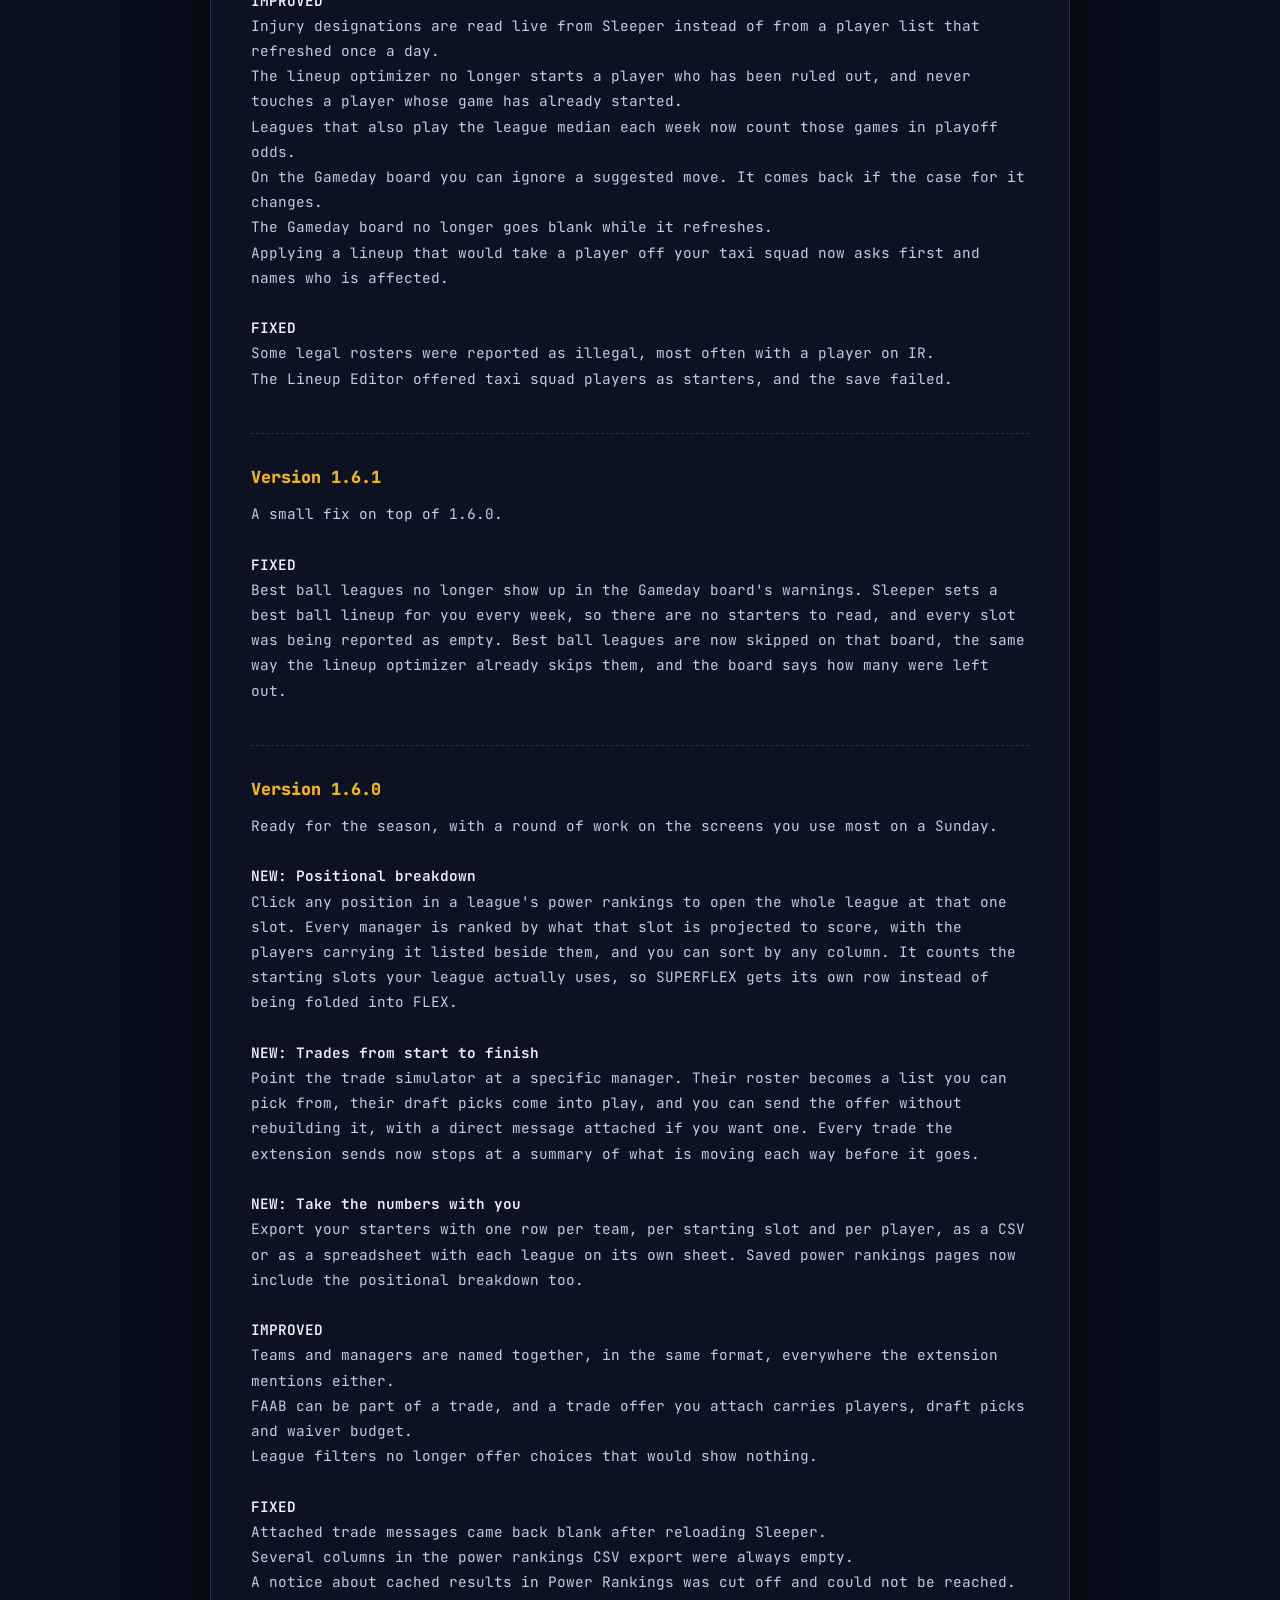
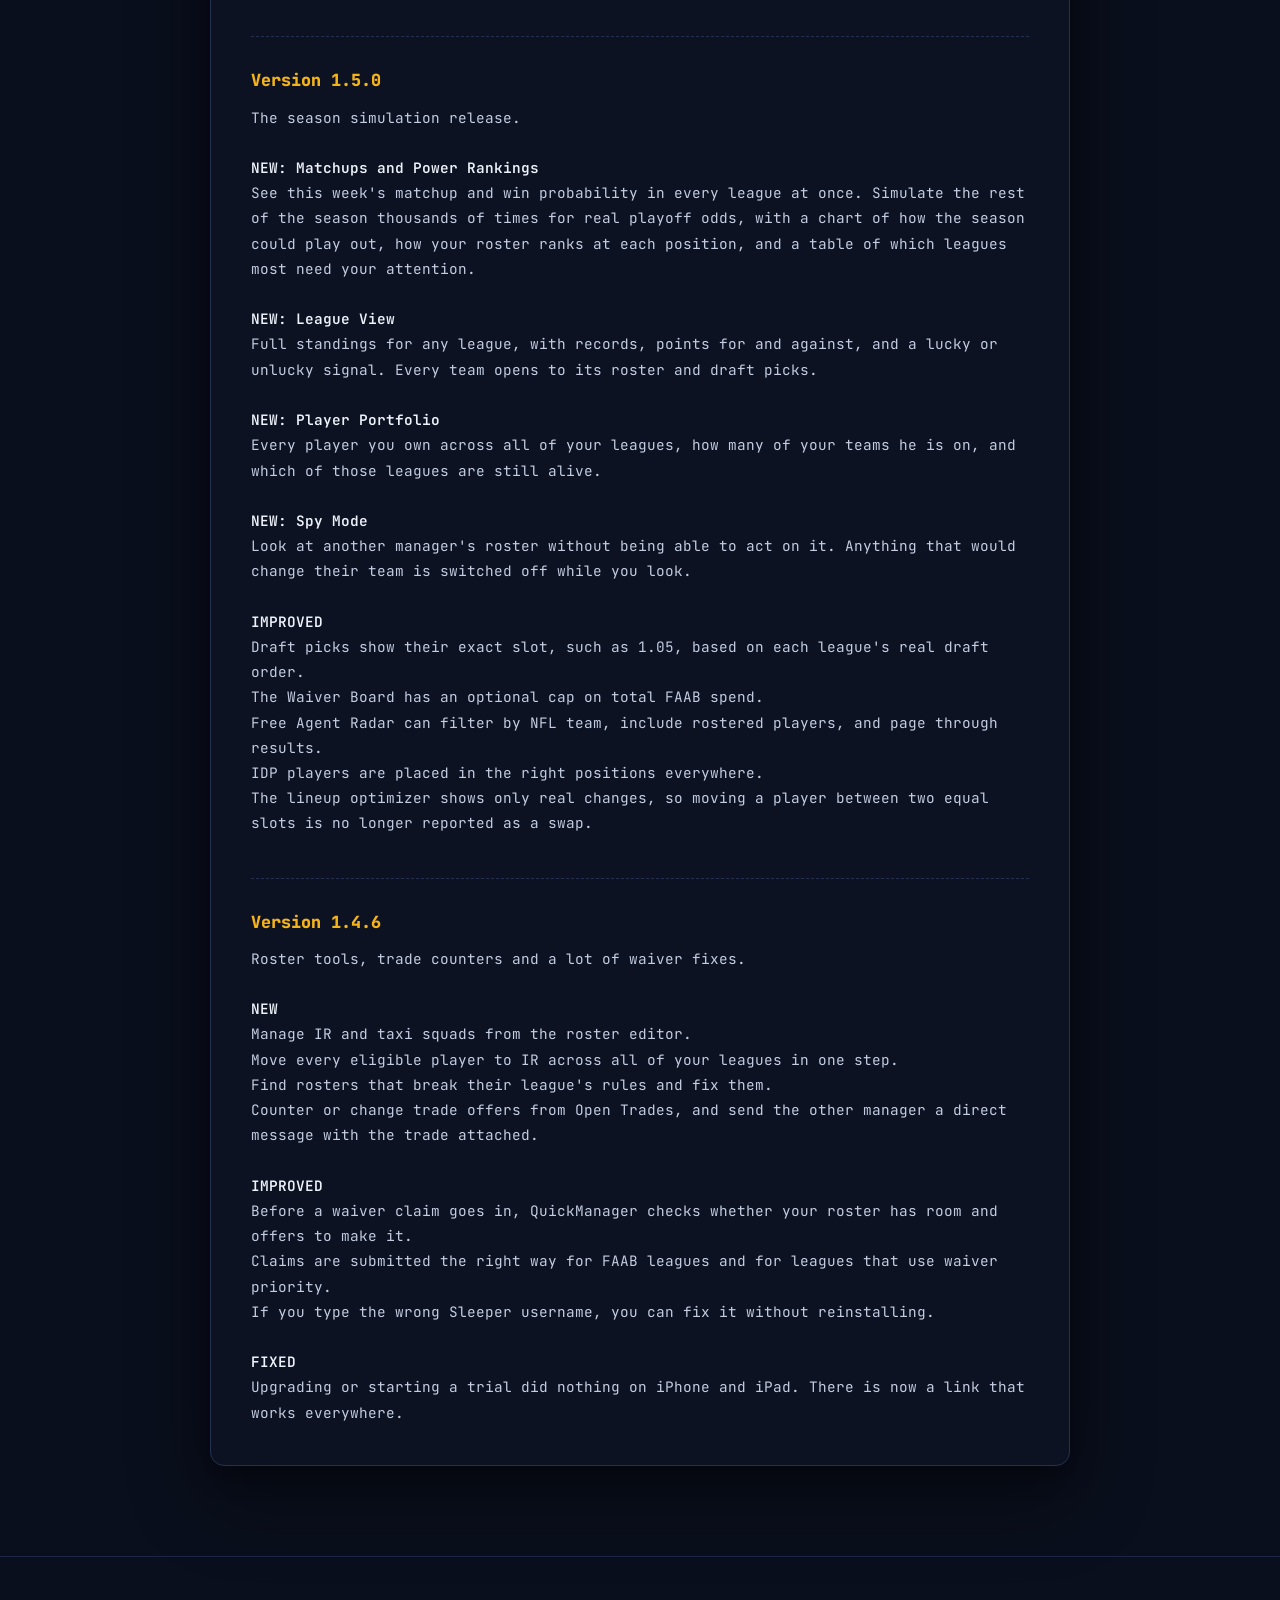
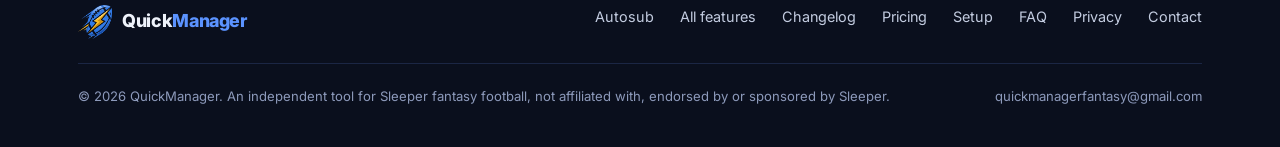
==== commit c3809bfe: "Auto-deploy website updates from QuickManager repo" ====
--- a/changelog.html
+++ b/changelog.html
@@ -17,7 +17,7 @@
 <nav class="nav">
   <div class="wrap">
     <a href="index.html" class="brand"><img src="icons/logo_mark.png" alt=""><span>Quick<b>Manager</b></span></a>
-    <a href="changelog.html" class="ver-pill" data-qm-version title="See what changed in each version">v2.0.5</a>
+    <a href="changelog.html" class="ver-pill" data-qm-version title="See what changed in each version">v2.0.6</a>
     <div class="nav-links">
       <a href="index.html#autosub">Autosub</a>
       <a href="features.html">Features</a>
@@ -41,8 +41,20 @@
   <div class="notepad">
     <div class="bar"><i></i><i></i><i></i><em>changelog.txt</em></div>
     <div class="body">
+      <article class="release" id="v2.0.6">
+        <h2>Version 2.0.6<span class="latest">LATEST</span></h2>
+        <pre>Smarter lineup slotting around autosubs, and autosubs that clean up after themselves.
+
+<b>CHANGED</b>
+Optimize now takes back an autosub it gave a Questionable player once that player is cleared to play, as long as neither game has started. Autosubs you picked yourself are left alone.
+
+With Sleeper autosubs set to Overwrite in the Lineup Optimizer, Optimize now also clears autosubs on healthy starters no matter who set them, and swaps a weak autosub for a better one, the same way Optimize in Edit Lineup already did.
+
+<b>FIXED</b>
+With Late games in FLEX on, a starter who had an autosub could get stuck in FLEX even when his game kicked off first, and Optimize put him back there after you moved him. He is now slotted by kickoff like everyone else, in any spot his autosub can still cover.</pre>
+      </article>
       <article class="release" id="v2.0.5">
-        <h2>Version 2.0.5<span class="latest">LATEST</span></h2>
+        <h2>Version 2.0.5</h2>
         <pre>Weekly waiver targets, clickable leagues in the Player Portfolio, and a league view scoring fix.
 
 <b>NEW</b>
